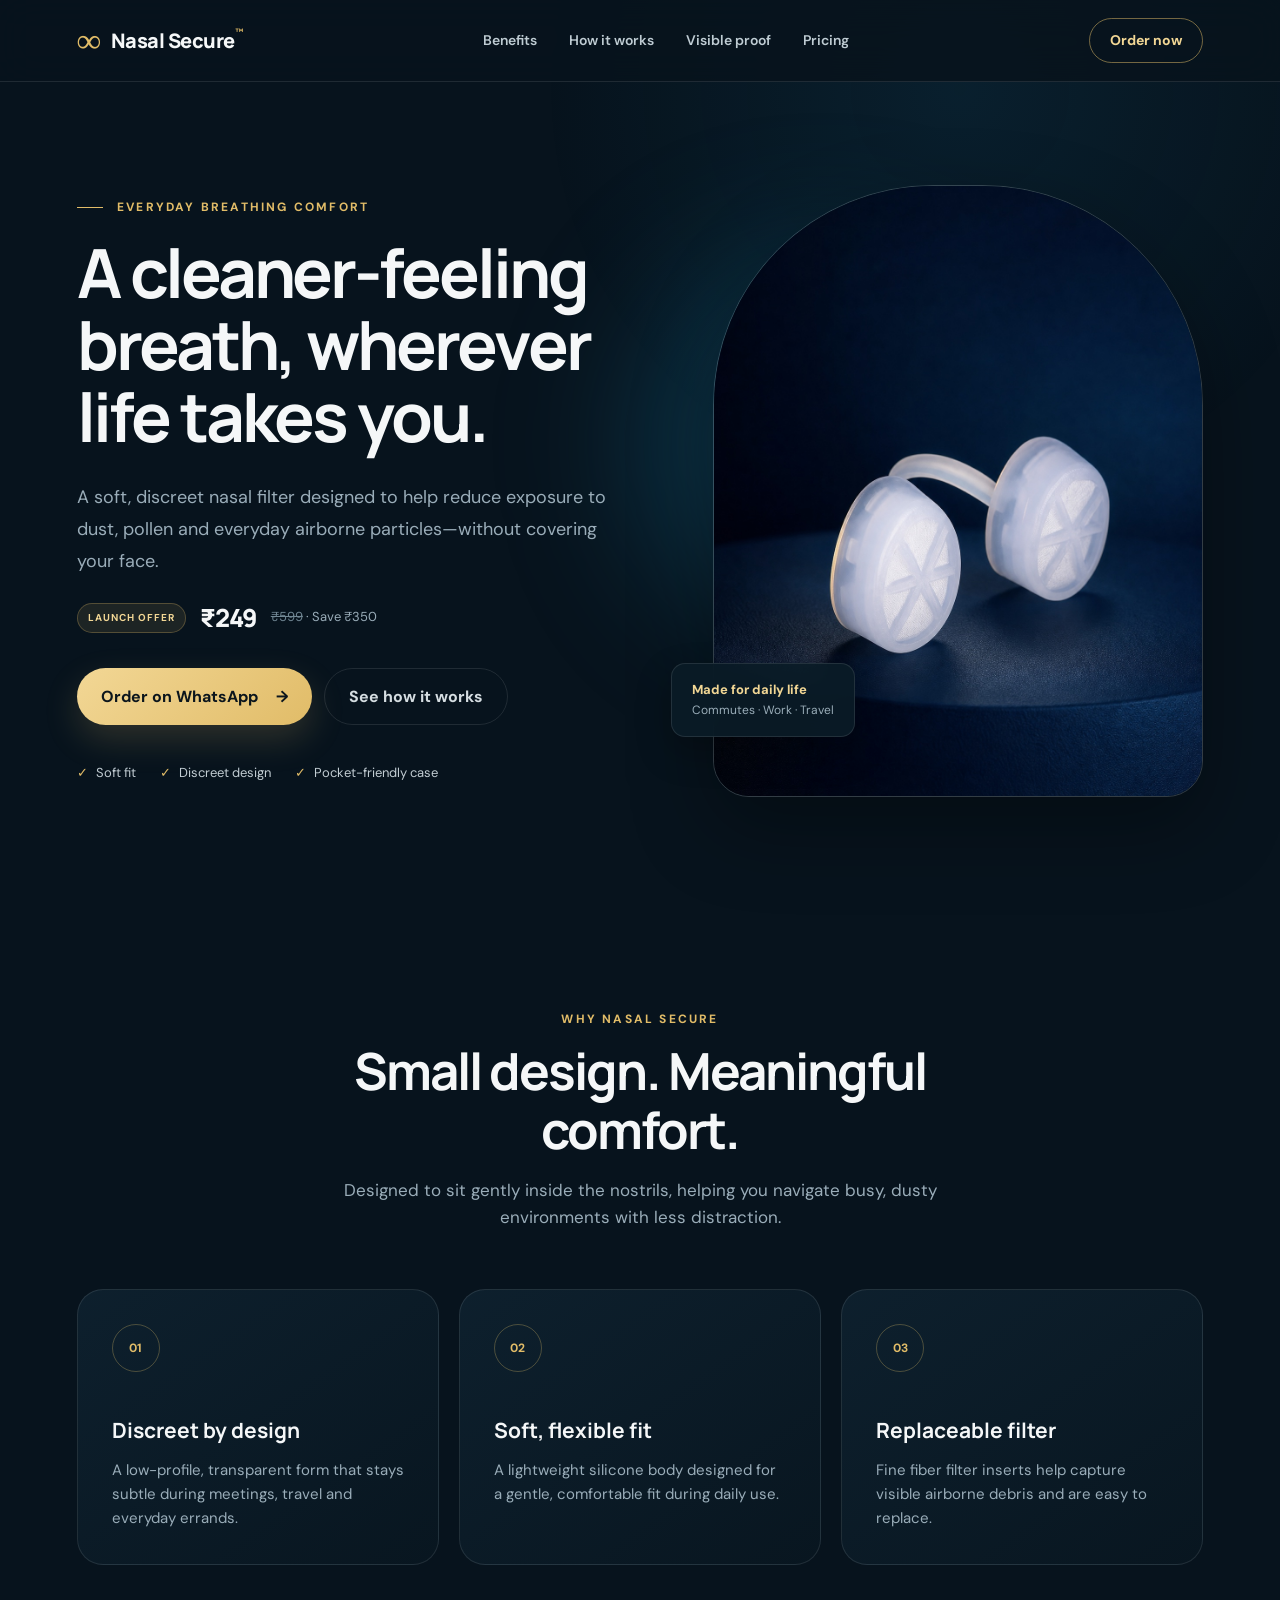
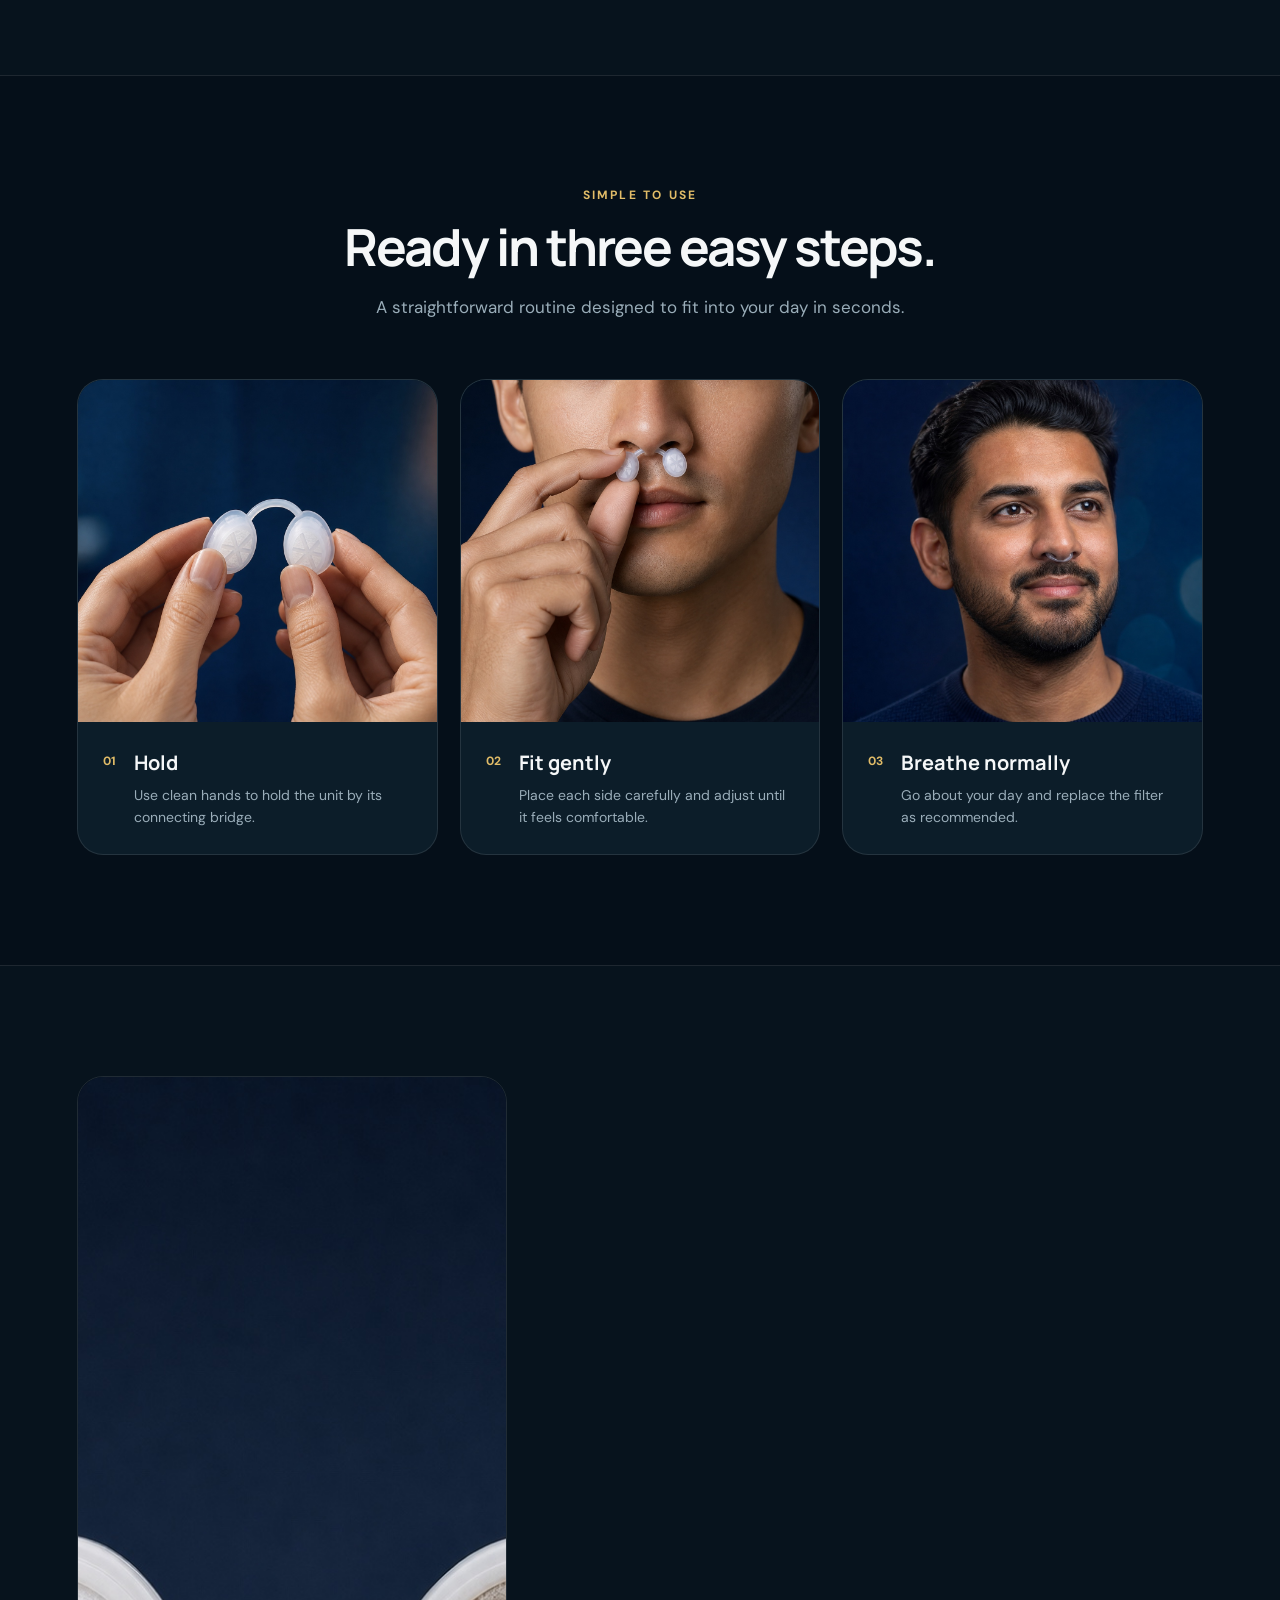
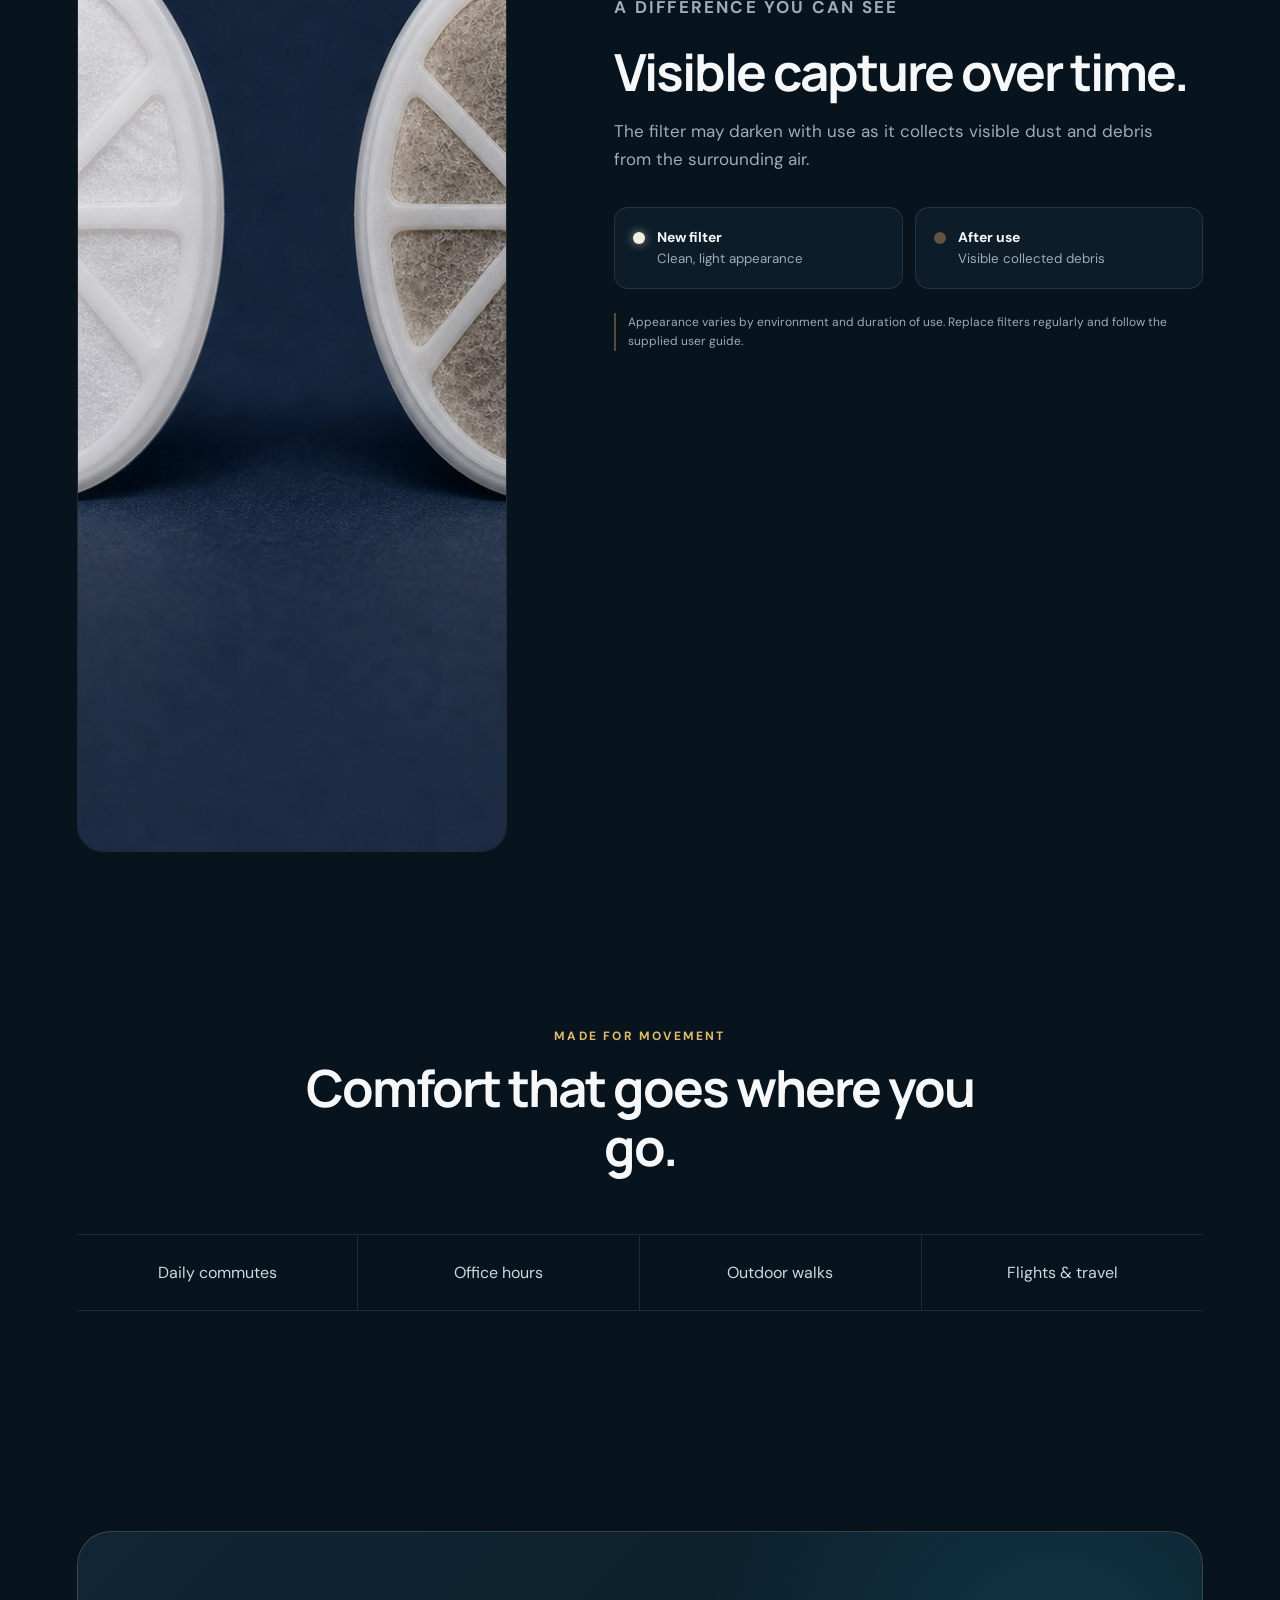
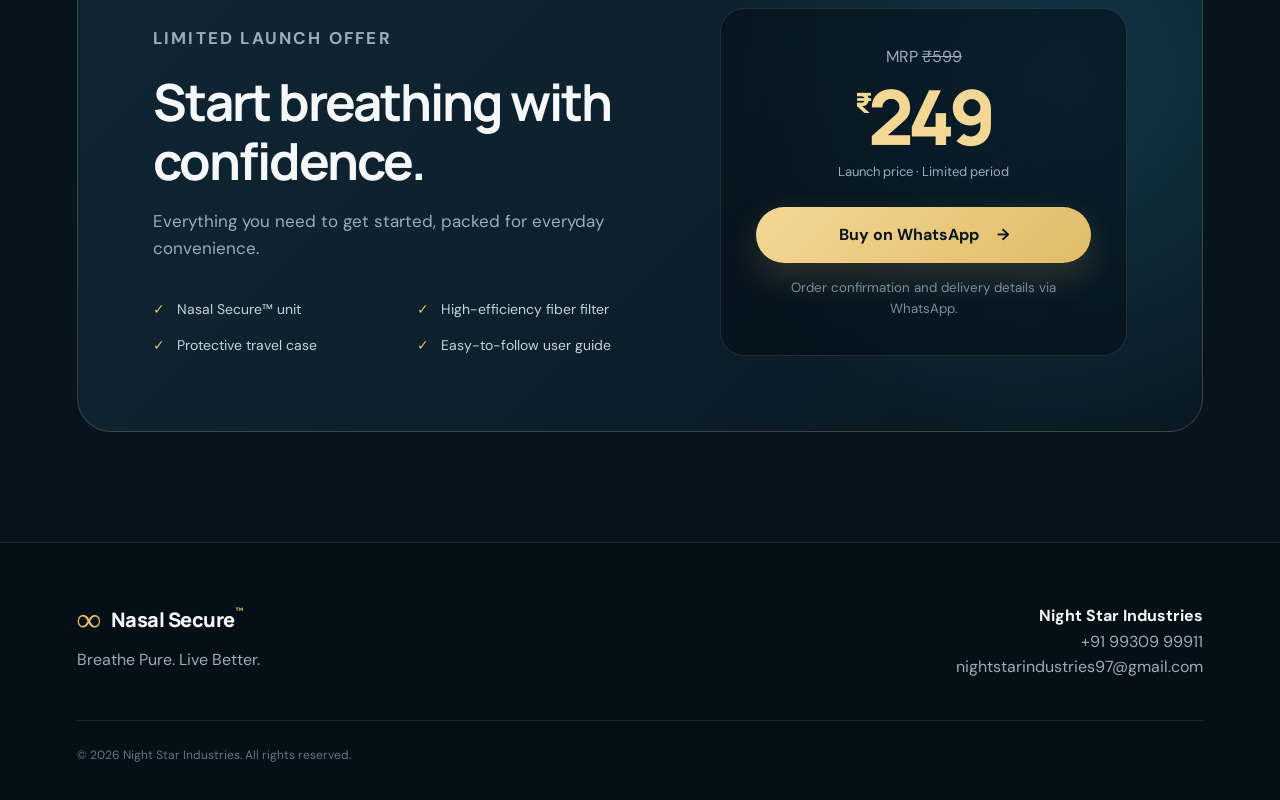
==== index.html @ dabb0c5a "Update storefront with professional product images" ====
<!DOCTYPE html>
<html lang="en">
<head>
  <meta charset="UTF-8">
  <meta name="viewport" content="width=device-width, initial-scale=1.0">
  <meta name="description" content="Nasal Secure™ is a discreet nasal filter designed for everyday comfort around dust, pollen and airborne particles.">
  <meta name="theme-color" content="#07131d">
  <title>Nasal Secure™ | Breathe Pure. Live Better.</title>
  <link rel="preconnect" href="https://fonts.googleapis.com">
  <link rel="preconnect" href="https://fonts.gstatic.com" crossorigin>
  <link href="https://fonts.googleapis.com/css2?family=DM+Sans:wght@400;500;600;700&family=Manrope:wght@600;700;800&display=swap" rel="stylesheet">
  <link rel="stylesheet" href="style.css">
</head>
<body>
  <a class="skip-link" href="#main">Skip to content</a>

  <header class="site-header">
    <a class="brand" href="#top" aria-label="Nasal Secure home">
      <span class="brand-mark" aria-hidden="true">∞</span>
      <span>Nasal Secure<sup>™</sup></span>
    </a>
    <button class="menu-toggle" type="button" aria-expanded="false" aria-controls="site-nav" aria-label="Open navigation">
      <span></span><span></span><span></span>
    </button>
    <nav id="site-nav" aria-label="Main navigation">
      <a href="#benefits">Benefits</a>
      <a href="#how">How it works</a>
      <a href="#proof">Visible proof</a>
      <a href="#pricing">Pricing</a>
    </nav>
    <a class="header-cta" href="https://wa.me/919930999911?text=Hello%2C%20I%27d%20like%20to%20order%20Nasal%20Secure." target="_blank" rel="noopener">Order now</a>
  </header>

  <main id="main">
    <section class="hero" id="top">
      <div class="hero-copy reveal">
        <p class="eyebrow"><span></span> Everyday breathing comfort</p>
        <h1>A cleaner-feeling breath, wherever life takes you.</h1>
        <p class="hero-lead">A soft, discreet nasal filter designed to help reduce exposure to dust, pollen and everyday airborne particles—without covering your face.</p>
        <div class="hero-offer" aria-label="Launch offer price">
          <span class="offer-badge">Launch offer</span>
          <strong>₹249</strong>
          <span><del>₹599</del> · Save ₹350</span>
        </div>
        <div class="hero-actions">
          <a class="button primary" href="https://wa.me/919930999911?text=Hello%2C%20I%27d%20like%20to%20order%20Nasal%20Secure." target="_blank" rel="noopener">Order on WhatsApp <span aria-hidden="true">→</span></a>
          <a class="button secondary" href="#how">See how it works</a>
        </div>
        <ul class="trust-list" aria-label="Product highlights">
          <li><span>✓</span> Soft fit</li>
          <li><span>✓</span> Discreet design</li>
          <li><span>✓</span> Pocket-friendly case</li>
        </ul>
      </div>
      <div class="hero-visual reveal">
        <div class="hero-glow"></div>
        <img src="images/nasal-secure-hero-v2.jpg" alt="Nasal Secure translucent twin nasal filter in a premium navy studio setting" width="1376" height="1376" fetchpriority="high">
        <div class="floating-card">
          <strong>Made for daily life</strong>
          <span>Commutes · Work · Travel</span>
        </div>
      </div>
    </section>

    <section class="intro section" id="benefits">
      <div class="section-heading reveal">
        <p class="eyebrow centered">Why Nasal Secure</p>
        <h2>Small design. Meaningful comfort.</h2>
        <p>Designed to sit gently inside the nostrils, helping you navigate busy, dusty environments with less distraction.</p>
      </div>
      <div class="benefit-grid">
        <article class="feature-card reveal">
          <span class="icon" aria-hidden="true">01</span>
          <h3>Discreet by design</h3>
          <p>A low-profile, transparent form that stays subtle during meetings, travel and everyday errands.</p>
        </article>
        <article class="feature-card reveal">
          <span class="icon" aria-hidden="true">02</span>
          <h3>Soft, flexible fit</h3>
          <p>A lightweight silicone body designed for a gentle, comfortable fit during daily use.</p>
        </article>
        <article class="feature-card reveal">
          <span class="icon" aria-hidden="true">03</span>
          <h3>Replaceable filter</h3>
          <p>Fine fiber filter inserts help capture visible airborne debris and are easy to replace.</p>
        </article>
      </div>
    </section>

    <section class="how section" id="how">
      <div class="section-heading reveal">
        <p class="eyebrow centered">Simple to use</p>
        <h2>Ready in three easy steps.</h2>
        <p>A straightforward routine designed to fit into your day in seconds.</p>
      </div>
      <div class="steps">
        <article class="step reveal">
          <div class="step-image"><img src="images/nasal-secure-hold-v2.jpg" alt="Clean hands holding the Nasal Secure unit before use" width="1408" height="1120" loading="lazy"></div>
          <div class="step-copy"><span>01</span><div><h3>Hold</h3><p>Use clean hands to hold the unit by its connecting bridge.</p></div></div>
        </article>
        <article class="step reveal">
          <div class="step-image"><img src="images/nasal-secure-fit-v2.jpg" alt="Gently positioning Nasal Secure for a comfortable fit" width="1408" height="1120" loading="lazy"></div>
          <div class="step-copy"><span>02</span><div><h3>Fit gently</h3><p>Place each side carefully and adjust until it feels comfortable.</p></div></div>
        </article>
        <article class="step reveal">
          <div class="step-image"><img src="images/nasal-secure-wear-v2.jpg" alt="Nasal Secure fitted discreetly for daily use" width="1408" height="1120" loading="lazy"></div>
          <div class="step-copy"><span>03</span><div><h3>Breathe normally</h3><p>Go about your day and replace the filter as recommended.</p></div></div>
        </article>
      </div>
    </section>

    <section class="proof section" id="proof">
      <div class="proof-image reveal">
        <img src="images/nasal-secure-proof-v2.jpg" alt="Side-by-side comparison of a clean white filter and a visibly darkened used filter" width="1376" height="1376" loading="lazy">
      </div>
      <div class="proof-copy reveal">
        <p class="eyebrow">A difference you can see</p>
        <h2>Visible capture over time.</h2>
        <p>The filter may darken with use as it collects visible dust and debris from the surrounding air.</p>
        <div class="comparison">
          <div><span class="dot clean"></span><strong>New filter</strong><small>Clean, light appearance</small></div>
          <div><span class="dot used"></span><strong>After use</strong><small>Visible collected debris</small></div>
        </div>
        <p class="fine-print">Appearance varies by environment and duration of use. Replace filters regularly and follow the supplied user guide.</p>
      </div>
    </section>

    <section class="use-cases section">
      <div class="section-heading reveal">
        <p class="eyebrow centered">Made for movement</p>
        <h2>Comfort that goes where you go.</h2>
      </div>
      <div class="case-row reveal">
        <span>Daily commutes</span><span>Office hours</span><span>Outdoor walks</span><span>Flights &amp; travel</span>
      </div>
    </section>

    <section class="pricing section" id="pricing">
      <div class="price-card reveal">
        <div class="offer-copy">
          <p class="eyebrow">Limited launch offer</p>
          <h2>Start breathing with confidence.</h2>
          <p>Everything you need to get started, packed for everyday convenience.</p>
          <ul>
            <li><span>✓</span> Nasal Secure™ unit</li>
            <li><span>✓</span> High-efficiency fiber filter</li>
            <li><span>✓</span> Protective travel case</li>
            <li><span>✓</span> Easy-to-follow user guide</li>
          </ul>
        </div>
        <div class="price-box">
          <p class="old-price">MRP <del>₹599</del></p>
          <p class="price"><sup>₹</sup>249</p>
          <p class="price-note">Launch price · Limited period</p>
          <a class="button primary full" href="https://wa.me/919930999911?text=Hello%2C%20I%27d%20like%20to%20order%20Nasal%20Secure%20at%20the%20launch%20price%20of%20%E2%82%B9249." target="_blank" rel="noopener">Buy on WhatsApp <span aria-hidden="true">→</span></a>
          <small>Order confirmation and delivery details via WhatsApp.</small>
        </div>
      </div>
    </section>
  </main>

  <footer>
    <div class="footer-brand">
      <a class="brand" href="#top"><span class="brand-mark" aria-hidden="true">∞</span><span>Nasal Secure<sup>™</sup></span></a>
      <p>Breathe Pure. Live Better.</p>
    </div>
    <div class="footer-contact">
      <p>Night Star Industries</p>
      <a href="tel:+919930999911">+91 99309 99911</a>
      <a href="mailto:nightstarindustries97@gmail.com">nightstarindustries97@gmail.com</a>
    </div>
    <p class="copyright">© <span id="year">2026</span> Night Star Industries. All rights reserved.</p>
  </footer>

  <a class="mobile-buy" href="https://wa.me/919930999911?text=Hello%2C%20I%27d%20like%20to%20order%20Nasal%20Secure%20at%20the%20launch%20price%20of%20%E2%82%B9249." target="_blank" rel="noopener" aria-label="Buy Nasal Secure for 249 rupees on WhatsApp">
    <span><small>Launch price</small><strong>₹249</strong></span>
    <b>Buy now <span aria-hidden="true">→</span></b>
  </a>

  <script src="script.js"></script>
</body>
</html>
---- style.css ----
:root {
  --bg: #07131d;
  --surface: #0c1d29;
  --surface-2: #102635;
  --text: #f5f7f8;
  --muted: #9aadb9;
  --gold: #e1bc68;
  --gold-light: #f2d795;
  --line: rgba(255,255,255,.1);
  --radius: 26px;
}

* { box-sizing: border-box; margin: 0; padding: 0; }
html { scroll-behavior: smooth; scroll-padding-top: 96px; }
body { background: var(--bg); color: var(--text); font-family: "DM Sans", sans-serif; line-height: 1.6; overflow-x: hidden; }
body::before { content: ""; position: fixed; inset: 0; pointer-events: none; background: radial-gradient(circle at 75% 10%, rgba(21,110,149,.14), transparent 33%); z-index: -1; }
img { display: block; max-width: 100%; }
a { color: inherit; }
h1,h2,h3,.brand { font-family: "Manrope", sans-serif; }
.skip-link { position: fixed; left: 20px; top: -60px; z-index: 100; background: var(--gold); color: #08121a; padding: 10px 16px; border-radius: 8px; }
.skip-link:focus { top: 16px; }

.site-header { height: 82px; padding: 0 6%; display: flex; align-items: center; gap: 34px; position: sticky; top: 0; z-index: 50; background: rgba(7,19,29,.86); border-bottom: 1px solid var(--line); backdrop-filter: blur(18px); }
.brand { display: inline-flex; align-items: center; gap: 10px; text-decoration: none; font-size: 20px; font-weight: 800; letter-spacing: -.5px; white-space: nowrap; }
.brand sup { color: var(--gold); font-size: 9px; vertical-align: top; }
.brand-mark { color: var(--gold); font-family: Georgia, serif; font-size: 34px; line-height: 1; }
nav { display: flex; align-items: center; gap: 32px; margin: 0 auto; }
nav a { text-decoration: none; color: #bfccd3; font-size: 14px; font-weight: 600; transition: color .2s; }
nav a:hover, nav a.active { color: var(--gold-light); }
.header-cta { text-decoration: none; border: 1px solid rgba(225,188,104,.5); color: var(--gold-light); padding: 10px 20px; border-radius: 999px; font-size: 14px; font-weight: 700; transition: .2s; }
.header-cta:hover { background: var(--gold); color: #0a141b; }
.menu-toggle { display: none; border: 0; background: transparent; padding: 8px; margin-left: auto; }
.menu-toggle span { display: block; width: 24px; height: 2px; background: white; margin: 5px; }

.hero { width: min(1320px, 88%); min-height: calc(100vh - 82px); margin: auto; padding: 80px 0; display: grid; grid-template-columns: 1.05fr .95fr; align-items: center; gap: clamp(50px,7vw,110px); }
.eyebrow { color: var(--gold); text-transform: uppercase; letter-spacing: 2.2px; font-size: 12px; font-weight: 700; margin-bottom: 20px; }
.eyebrow > span { display: inline-block; width: 26px; height: 1px; background: var(--gold); vertical-align: middle; margin-right: 9px; }
.hero h1 { font-size: clamp(45px,5.3vw,76px); line-height: 1.06; letter-spacing: -3px; max-width: 800px; }
.hero-lead { max-width: 650px; color: var(--muted); font-size: 18px; line-height: 1.8; margin-top: 28px; }
.hero-offer { display: flex; align-items: center; flex-wrap: wrap; gap: 10px 14px; margin-top: 25px; color: var(--muted); font-size: 13px; }
.hero-offer .offer-badge { padding: 6px 10px; border-radius: 999px; background: rgba(225,188,104,.1); border: 1px solid rgba(225,188,104,.28); color: var(--gold-light); text-transform: uppercase; letter-spacing: 1px; font-size: 10px; font-weight: 700; }
.hero-offer strong { color: var(--text); font: 800 25px/1 "Manrope"; letter-spacing: -1px; }
.hero-offer del { color: #718794; }
.hero-actions { display: flex; flex-wrap: wrap; gap: 12px; margin-top: 35px; }
.button { display: inline-flex; justify-content: center; align-items: center; gap: 18px; padding: 15px 24px; border-radius: 999px; text-decoration: none; font-weight: 700; transition: transform .2s, background .2s, border-color .2s; }
.button:hover { transform: translateY(-2px); }
.button.primary { background: linear-gradient(135deg,var(--gold-light),var(--gold)); color: #0b151c; box-shadow: 0 14px 35px rgba(225,188,104,.18); }
.button.secondary { border: 1px solid var(--line); color: #d5dde1; }
.button.secondary:hover { border-color: rgba(255,255,255,.3); background: rgba(255,255,255,.04); }
.trust-list { display: flex; flex-wrap: wrap; gap: 24px; list-style: none; margin-top: 38px; color: #c2cdd3; font-size: 13px; }
.trust-list span { color: var(--gold); margin-right: 5px; }
.hero-visual { position: relative; max-width: 490px; justify-self: end; }
.hero-visual img { width: 100%; height: min(68vh,650px); object-fit: cover; object-position: center; border-radius: 220px 220px 36px 36px; border: 1px solid rgba(255,255,255,.18); box-shadow: 0 30px 80px rgba(0,0,0,.35); }
.hero-glow { position: absolute; width: 75%; aspect-ratio: 1; border-radius: 50%; background: rgba(24,128,172,.3); filter: blur(70px); left: -15%; top: 12%; z-index: -1; }
.floating-card { position: absolute; left: -42px; bottom: 60px; display: flex; flex-direction: column; padding: 16px 20px; background: rgba(11,28,39,.9); border: 1px solid var(--line); border-radius: 14px; backdrop-filter: blur(12px); box-shadow: 0 15px 35px rgba(0,0,0,.25); }
.floating-card strong { font-size: 13px; color: var(--gold-light); }
.floating-card span { font-size: 12px; color: var(--muted); }

.section { padding: 110px max(6%, calc((100% - 1160px)/2)); }
.section-heading { max-width: 680px; margin: 0 auto 58px; text-align: center; }
.eyebrow.centered { margin-bottom: 12px; }
.section-heading h2,.proof-copy h2,.offer-copy h2 { font-size: clamp(34px,4vw,53px); line-height: 1.15; letter-spacing: -2px; }
.section-heading > p:last-child,.proof-copy > p,.offer-copy > p { color: var(--muted); margin-top: 18px; font-size: 17px; }
.benefit-grid { display: grid; grid-template-columns: repeat(3,1fr); gap: 20px; }
.feature-card { padding: 34px; min-height: 270px; border: 1px solid var(--line); border-radius: var(--radius); background: linear-gradient(145deg,rgba(16,38,53,.7),rgba(9,24,34,.7)); }
.feature-card .icon { display: inline-grid; place-items: center; width: 48px; height: 48px; border: 1px solid rgba(225,188,104,.3); color: var(--gold); border-radius: 50%; font-size: 12px; font-weight: 700; }
.feature-card h3 { margin-top: 42px; font-size: 21px; }
.feature-card p { color: var(--muted); margin-top: 10px; font-size: 15px; }

.how { background: rgba(4,14,22,.55); border-block: 1px solid var(--line); }
.steps { display: grid; grid-template-columns: repeat(3,1fr); gap: 22px; }
.step { overflow: hidden; background: var(--surface); border: 1px solid var(--line); border-radius: var(--radius); }
.step-image { aspect-ratio: 1.05; overflow: hidden; background: #0c2030; }
.step-image img { width: 100%; height: 100%; object-fit: cover; object-position: center 55%; transition: transform .5s; }
.step:hover img { transform: scale(1.035); }
.step-copy { display: flex; gap: 18px; padding: 25px; }
.step-copy > span { color: var(--gold); font-size: 12px; font-weight: 700; padding-top: 5px; }
.step h3 { font-size: 20px; }
.step p { color: var(--muted); font-size: 14px; margin-top: 5px; }

.proof { display: grid; grid-template-columns: .85fr 1.15fr; gap: clamp(50px,8vw,110px); align-items: center; }
.proof-image { max-width: 430px; }
.proof-image img { width: 100%; aspect-ratio: .76; object-fit: cover; object-position: center 40%; border-radius: var(--radius); border: 1px solid var(--line); }
.proof-copy > p { max-width: 580px; }
.comparison { display: grid; grid-template-columns: 1fr 1fr; gap: 12px; margin-top: 34px; }
.comparison > div { display: grid; grid-template-columns: auto 1fr; column-gap: 12px; padding: 18px; background: var(--surface); border: 1px solid var(--line); border-radius: 14px; }
.comparison .dot { grid-row: span 2; width: 12px; height: 12px; border-radius: 50%; margin-top: 6px; }
.dot.clean { background: #f4f0df; box-shadow: 0 0 10px #fff8; }.dot.used { background: #625342; }
.comparison strong { font-size: 14px; }.comparison small { color: var(--muted); }
.proof-copy .fine-print { font-size: 12px; border-left: 2px solid rgba(225,188,104,.35); padding-left: 12px; margin-top: 24px; }

.use-cases { padding-top: 65px; }
.case-row { display: grid; grid-template-columns: repeat(4,1fr); border-block: 1px solid var(--line); }
.case-row span { padding: 25px 12px; text-align: center; color: #ced8dd; border-right: 1px solid var(--line); }
.case-row span:last-child { border: 0; }
.price-card { display: grid; grid-template-columns: 1.1fr .9fr; gap: 70px; align-items: center; padding: clamp(35px,6vw,75px); border: 1px solid rgba(225,188,104,.22); border-radius: 34px; background: radial-gradient(circle at 88% 30%,rgba(32,111,143,.3),transparent 35%),linear-gradient(135deg,#102635,#091923); }
.offer-copy ul { list-style: none; display: grid; grid-template-columns: 1fr 1fr; gap: 14px 30px; margin-top: 35px; color: #c8d3d8; font-size: 14px; }
.offer-copy li span { color: var(--gold); margin-right: 8px; }
.price-box { padding: 35px; text-align: center; background: rgba(4,14,22,.55); border: 1px solid var(--line); border-radius: 24px; }
.old-price { color: var(--muted); }.price { font: 800 76px/1 "Manrope"; color: var(--gold-light); margin: 8px 0; letter-spacing: -4px; }.price sup { font-size: 28px; vertical-align: top; position: relative; top: 10px; }.price-note { color: var(--muted); font-size: 13px; }.button.full { width: 100%; margin-top: 25px; }.price-box small { display: block; color: #78909d; margin-top: 14px; }

footer { padding: 60px 6% 35px; display: grid; grid-template-columns: 1fr 1fr; gap: 40px; border-top: 1px solid var(--line); background: #050f16; }
.footer-brand p { color: var(--muted); margin-top: 8px; }
.footer-contact { display: flex; flex-direction: column; align-items: flex-end; color: var(--muted); }
.footer-contact p { color: var(--text); font-weight: 700; }.footer-contact a { text-decoration: none; }.footer-contact a:hover { color: var(--gold); }
.copyright { grid-column: 1/-1; padding-top: 25px; border-top: 1px solid var(--line); color: #627784; font-size: 12px; }
.mobile-buy { display: none; }

.reveal { opacity: 0; transform: translateY(24px); transition: opacity .7s ease,transform .7s ease; }
.reveal.show { opacity: 1; transform: none; }
.reveal:nth-child(2) { transition-delay: .08s; }.reveal:nth-child(3) { transition-delay: .16s; }

@media (max-width: 900px) {
  .site-header { padding: 0 5%; }.header-cta { display: none; }.menu-toggle { display: block; }
  nav { display: none; position: absolute; left: 5%; right: 5%; top: 72px; flex-direction: column; align-items: stretch; gap: 0; padding: 10px; border: 1px solid var(--line); border-radius: 16px; background: #0b1c27; box-shadow: 0 20px 50px rgba(0,0,0,.35); }
  nav.open { display: flex; } nav a { padding: 13px 15px; }
  .hero { grid-template-columns: 1fr; padding: 65px 0 90px; }.hero-copy { text-align: center; }.hero-lead { margin-inline: auto; }.hero-actions,.trust-list { justify-content: center; }.hero-visual { justify-self: center; max-width: 440px; }.floating-card { left: -18px; }
  .benefit-grid,.steps { grid-template-columns: 1fr; }.feature-card { min-height: 230px; }.step { display: grid; grid-template-columns: 42% 58%; }.step-image { aspect-ratio: auto; }.step-copy { align-items: center; }
  .proof,.price-card { grid-template-columns: 1fr; }.proof-image { margin: auto; }.proof-copy { text-align: center; }.proof-copy > p { margin-inline: auto; }.proof-copy .fine-print { text-align: left; }.price-card { gap: 40px; }
}

@media (max-width: 580px) {
  .site-header { height: 70px; }.brand { font-size: 17px; }.brand-mark { font-size: 29px; }
  .hero { width: 90%; min-height: auto; padding-top: 48px; }.hero h1 { font-size: 43px; letter-spacing: -2px; }.hero-lead { font-size: 16px; }.hero-actions { flex-direction: column; }.button { width: 100%; }.trust-list { gap: 10px 16px; font-size: 12px; }
  .hero-visual img { height: 530px; }.floating-card { left: 10px; bottom: 24px; }
  .section { padding: 80px 5%; }.section-heading { margin-bottom: 38px; }.section-heading h2,.proof-copy h2,.offer-copy h2 { font-size: 34px; letter-spacing: -1.2px; }
  .step { grid-template-columns: 1fr; }.step-image { aspect-ratio: 1.25; }.comparison { grid-template-columns: 1fr; }.case-row { grid-template-columns: 1fr 1fr; }.case-row span:nth-child(2) { border-right: 0; }.case-row span:nth-child(-n+2) { border-bottom: 1px solid var(--line); }
  .price-card { padding: 28px 20px; }.offer-copy ul { grid-template-columns: 1fr; }.price-box { padding: 28px 18px; }.price { font-size: 66px; }
  footer { grid-template-columns: 1fr; text-align: center; padding-bottom: 115px; }.footer-contact { align-items: center; }.copyright { grid-column: auto; }
  .mobile-buy { position: fixed; z-index: 60; display: flex; align-items: center; justify-content: space-between; left: 12px; right: 12px; bottom: max(12px,env(safe-area-inset-bottom)); padding: 11px 12px 11px 18px; border: 1px solid rgba(242,215,149,.45); border-radius: 18px; background: rgba(8,22,31,.94); box-shadow: 0 18px 45px rgba(0,0,0,.48); backdrop-filter: blur(18px); text-decoration: none; }
  .mobile-buy > span { display: flex; flex-direction: column; line-height: 1.1; }.mobile-buy small { color: var(--muted); font-size: 10px; text-transform: uppercase; letter-spacing: 1px; }.mobile-buy strong { color: var(--gold-light); font: 800 23px "Manrope"; }.mobile-buy b { padding: 12px 18px; border-radius: 999px; background: linear-gradient(135deg,var(--gold-light),var(--gold)); color: #0b151c; font-size: 14px; }
}

@media (prefers-reduced-motion: reduce) { html { scroll-behavior: auto; }.reveal { opacity: 1; transform: none; transition: none; }.step-image img,.button { transition: none; } }
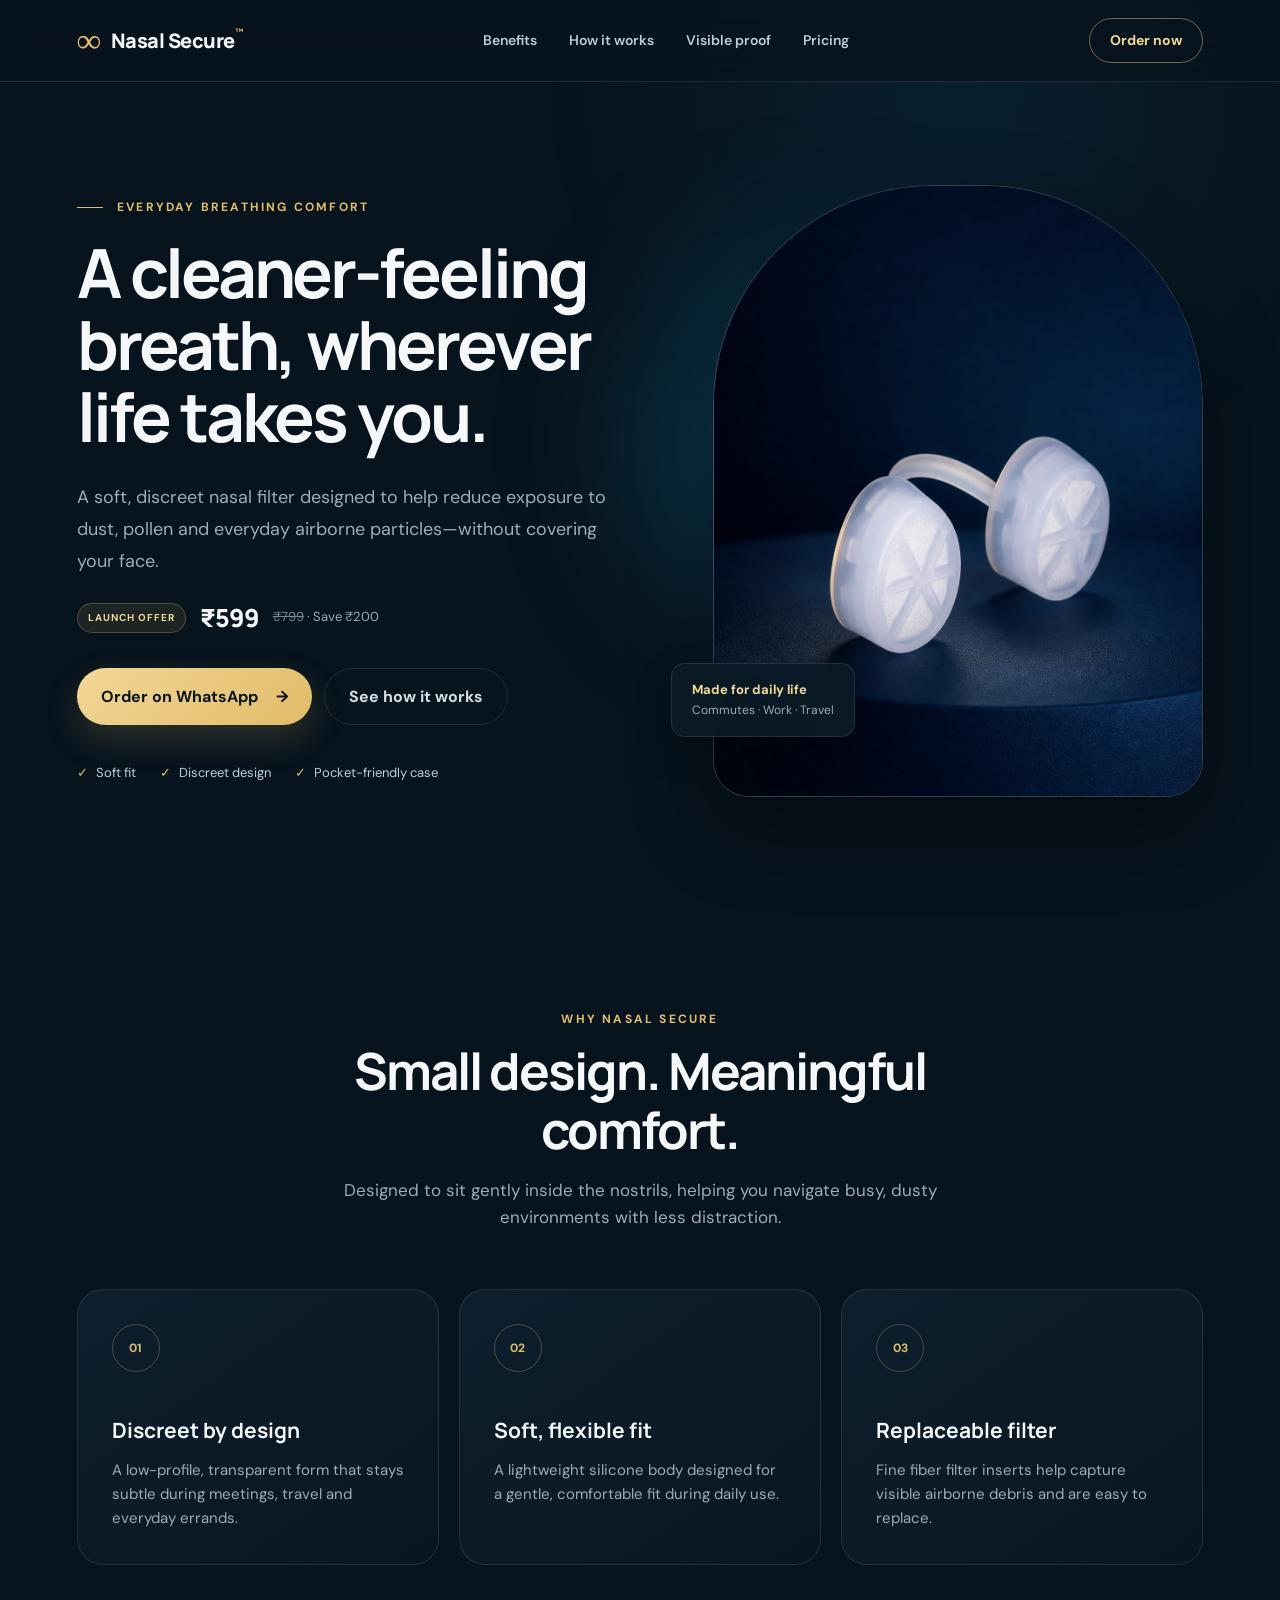
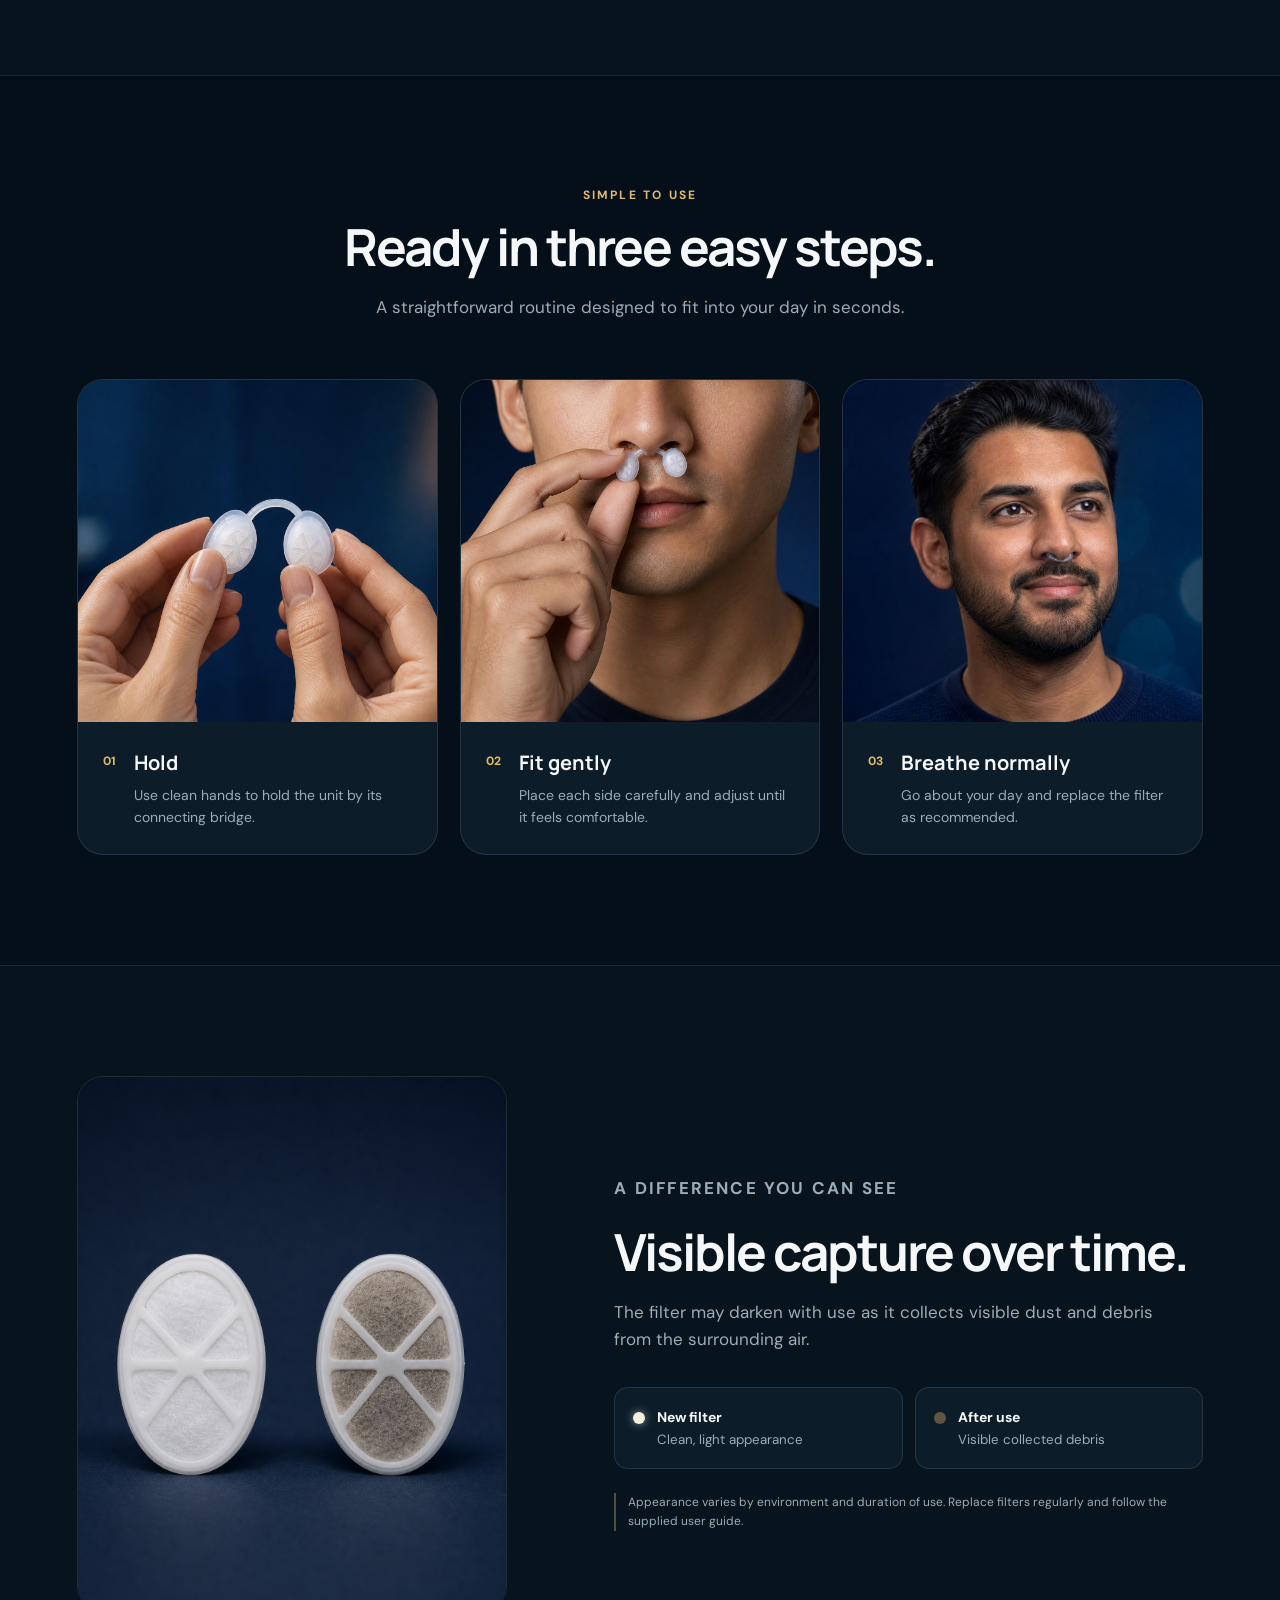
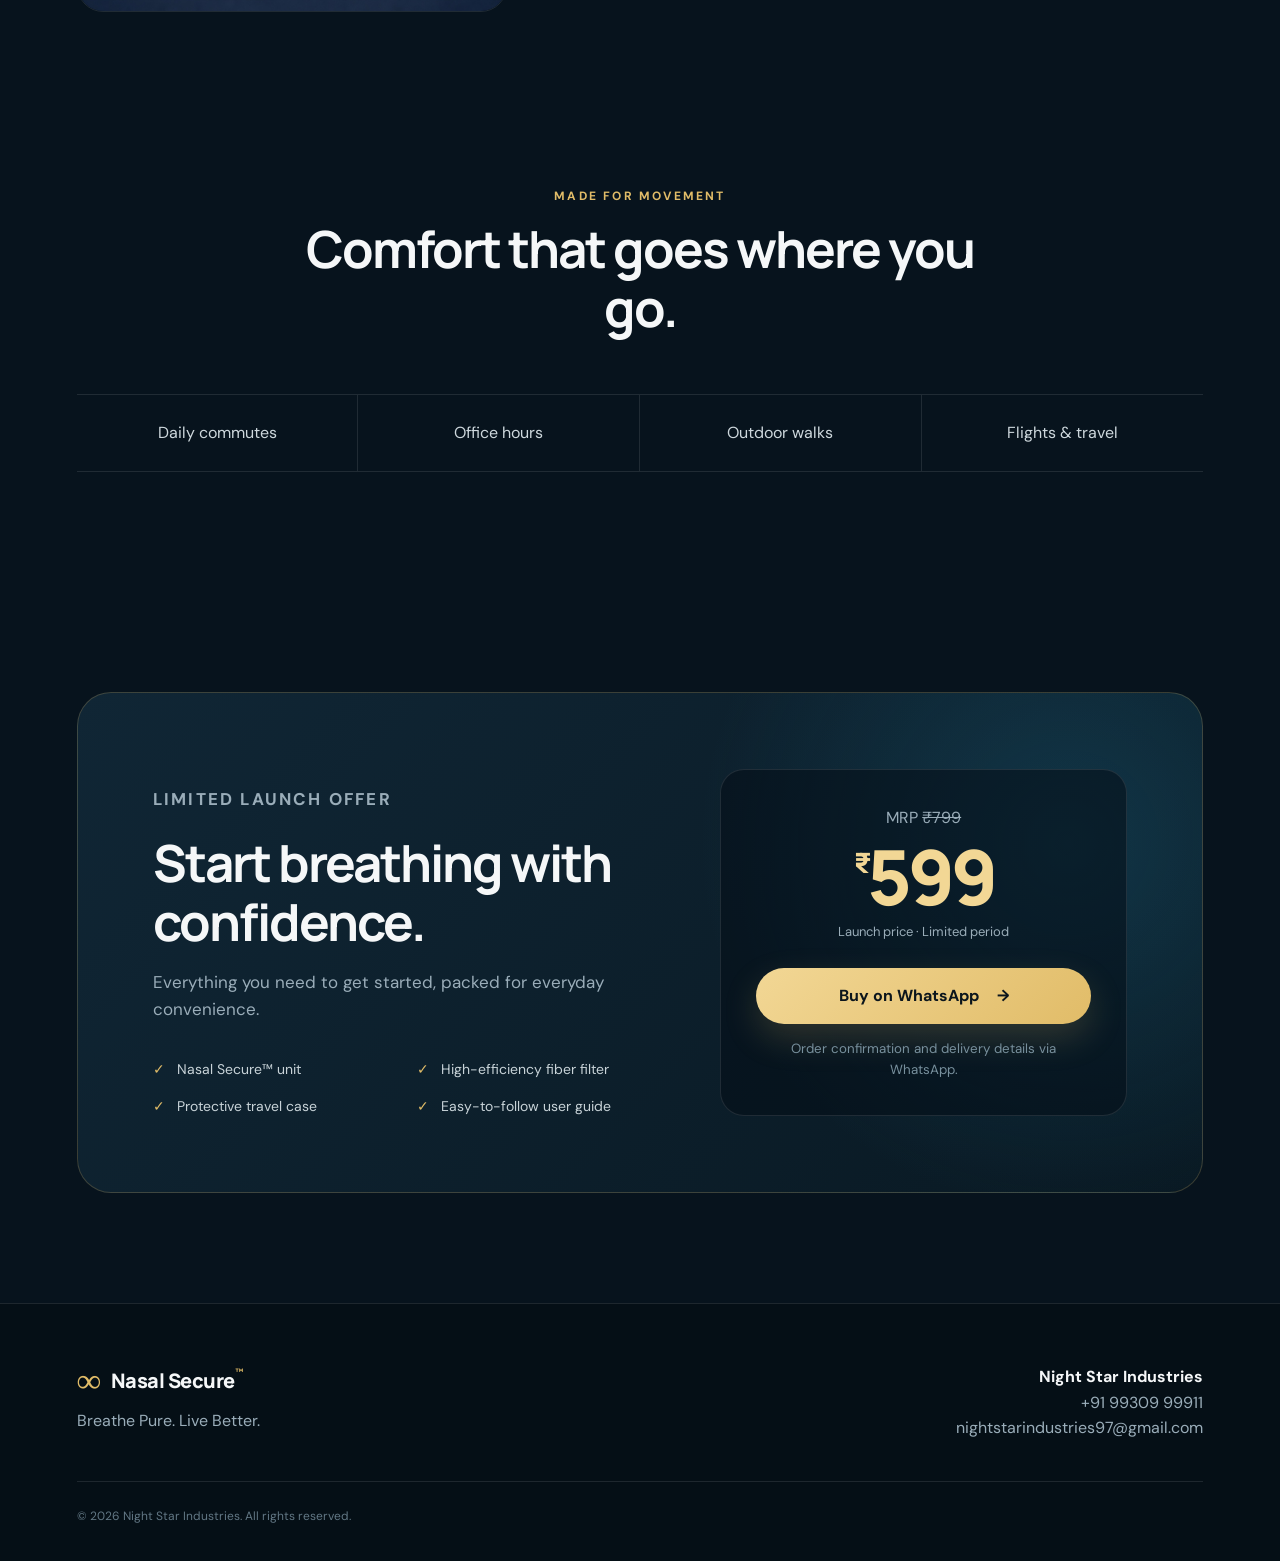
==== commit 4a232ac7: "Update launch price to 599" ====
--- a/index.html
+++ b/index.html
@@ -39,8 +39,8 @@
         <p class="hero-lead">A soft, discreet nasal filter designed to help reduce exposure to dust, pollen and everyday airborne particles—without covering your face.</p>
         <div class="hero-offer" aria-label="Launch offer price">
           <span class="offer-badge">Launch offer</span>
-          <strong>₹249</strong>
-          <span><del>₹599</del> · Save ₹350</span>
+          <strong>₹599</strong>
+          <span><del>₹799</del> · Save ₹200</span>
         </div>
         <div class="hero-actions">
           <a class="button primary" href="https://wa.me/919930999911?text=Hello%2C%20I%27d%20like%20to%20order%20Nasal%20Secure." target="_blank" rel="noopener">Order on WhatsApp <span aria-hidden="true">→</span></a>
@@ -149,10 +149,10 @@
           </ul>
         </div>
         <div class="price-box">
-          <p class="old-price">MRP <del>₹599</del></p>
-          <p class="price"><sup>₹</sup>249</p>
+          <p class="old-price">MRP <del>₹799</del></p>
+          <p class="price"><sup>₹</sup>599</p>
           <p class="price-note">Launch price · Limited period</p>
-          <a class="button primary full" href="https://wa.me/919930999911?text=Hello%2C%20I%27d%20like%20to%20order%20Nasal%20Secure%20at%20the%20launch%20price%20of%20%E2%82%B9249." target="_blank" rel="noopener">Buy on WhatsApp <span aria-hidden="true">→</span></a>
+          <a class="button primary full" href="https://wa.me/919930999911?text=Hello%2C%20I%27d%20like%20to%20order%20Nasal%20Secure%20at%20the%20launch%20price%20of%20%E2%82%B9599." target="_blank" rel="noopener">Buy on WhatsApp <span aria-hidden="true">→</span></a>
           <small>Order confirmation and delivery details via WhatsApp.</small>
         </div>
       </div>
@@ -172,8 +172,8 @@
     <p class="copyright">© <span id="year">2026</span> Night Star Industries. All rights reserved.</p>
   </footer>
 
-  <a class="mobile-buy" href="https://wa.me/919930999911?text=Hello%2C%20I%27d%20like%20to%20order%20Nasal%20Secure%20at%20the%20launch%20price%20of%20%E2%82%B9249." target="_blank" rel="noopener" aria-label="Buy Nasal Secure for 249 rupees on WhatsApp">
-    <span><small>Launch price</small><strong>₹249</strong></span>
+  <a class="mobile-buy" href="https://wa.me/919930999911?text=Hello%2C%20I%27d%20like%20to%20order%20Nasal%20Secure%20at%20the%20launch%20price%20of%20%E2%82%B9599." target="_blank" rel="noopener" aria-label="Buy Nasal Secure for 599 rupees on WhatsApp">
+    <span><small>Launch price</small><strong>₹599</strong></span>
     <b>Buy now <span aria-hidden="true">→</span></b>
   </a>
 
--- a/style.css
+++ b/style.css
@@ -80,7 +80,7 @@
 
 .proof { display: grid; grid-template-columns: .85fr 1.15fr; gap: clamp(50px,8vw,110px); align-items: center; }
 .proof-image { max-width: 430px; }
-.proof-image img { width: 100%; aspect-ratio: .76; object-fit: cover; object-position: center 40%; border-radius: var(--radius); border: 1px solid var(--line); }
+.proof-image img { width: 100%; height: auto; object-fit: contain; border-radius: var(--radius); border: 1px solid var(--line); }
 .proof-copy > p { max-width: 580px; }
 .comparison { display: grid; grid-template-columns: 1fr 1fr; gap: 12px; margin-top: 34px; }
 .comparison > div { display: grid; grid-template-columns: auto 1fr; column-gap: 12px; padding: 18px; background: var(--surface); border: 1px solid var(--line); border-radius: 14px; }
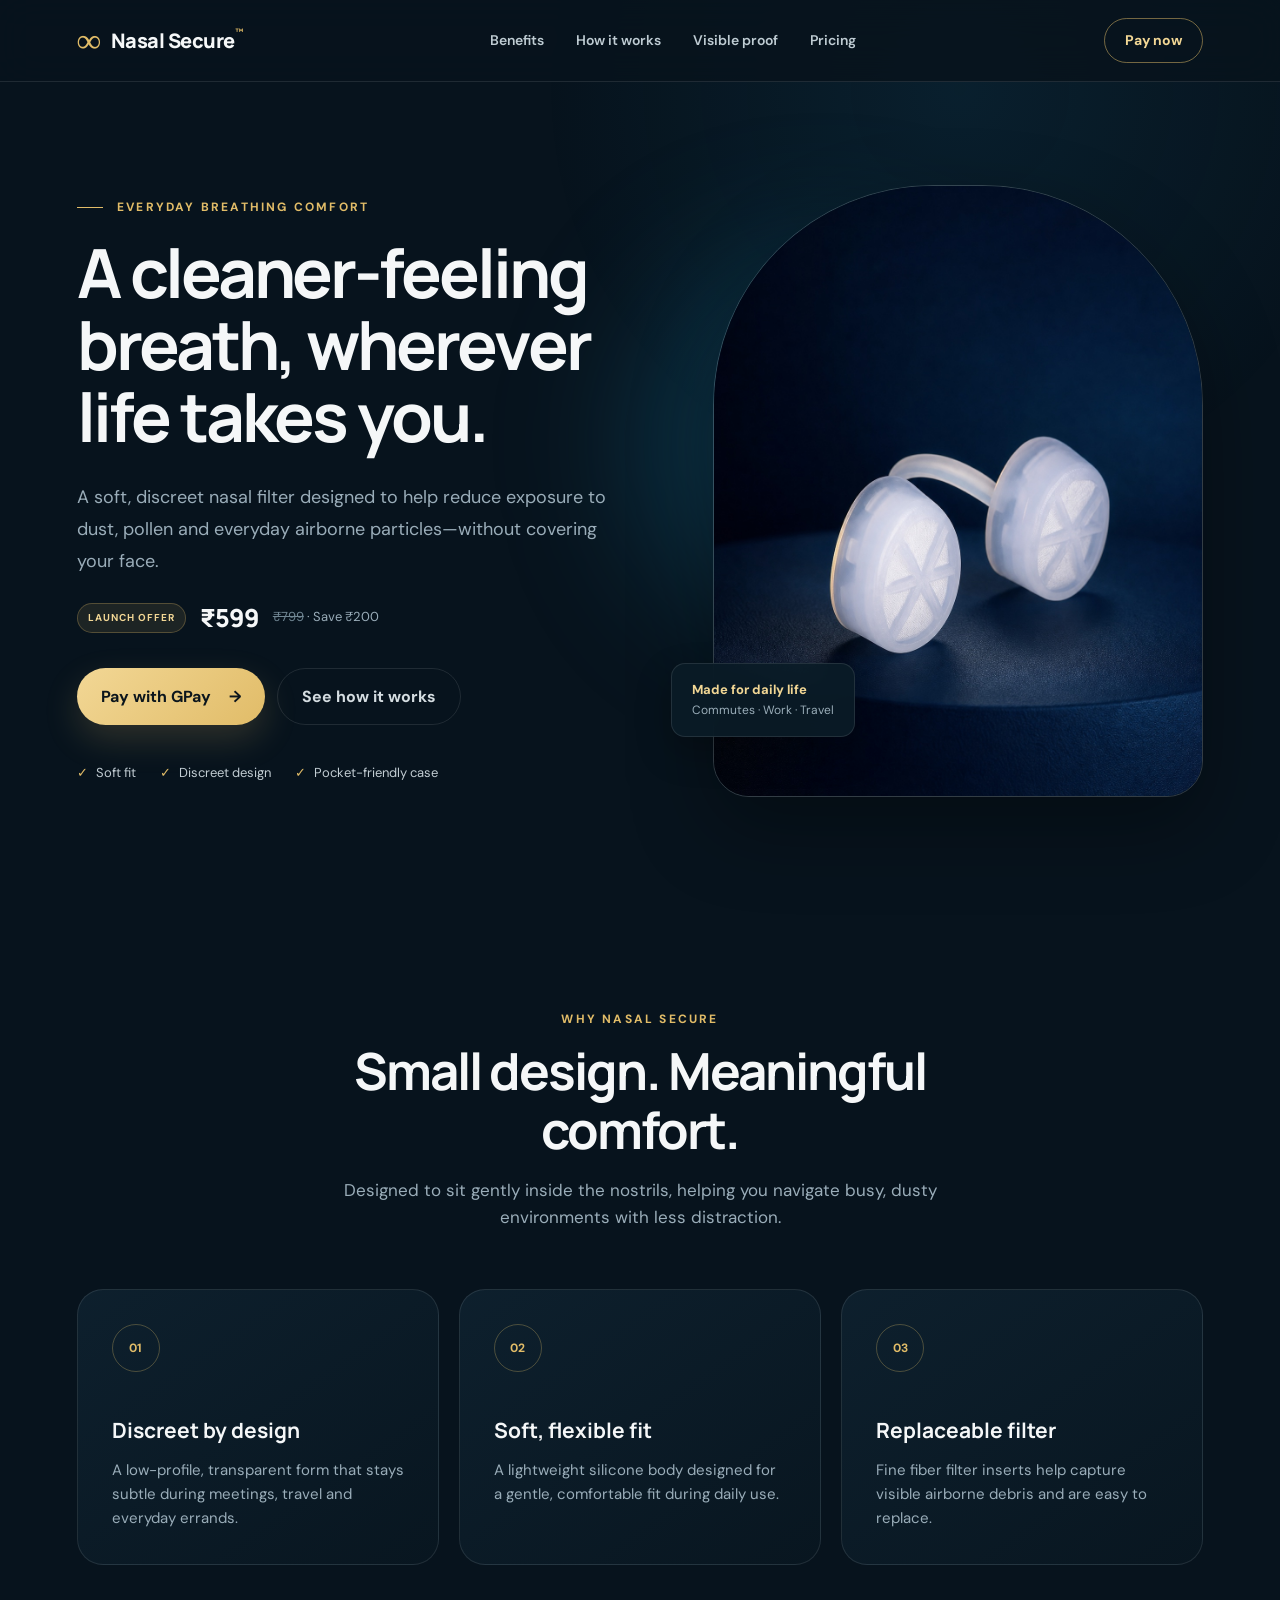
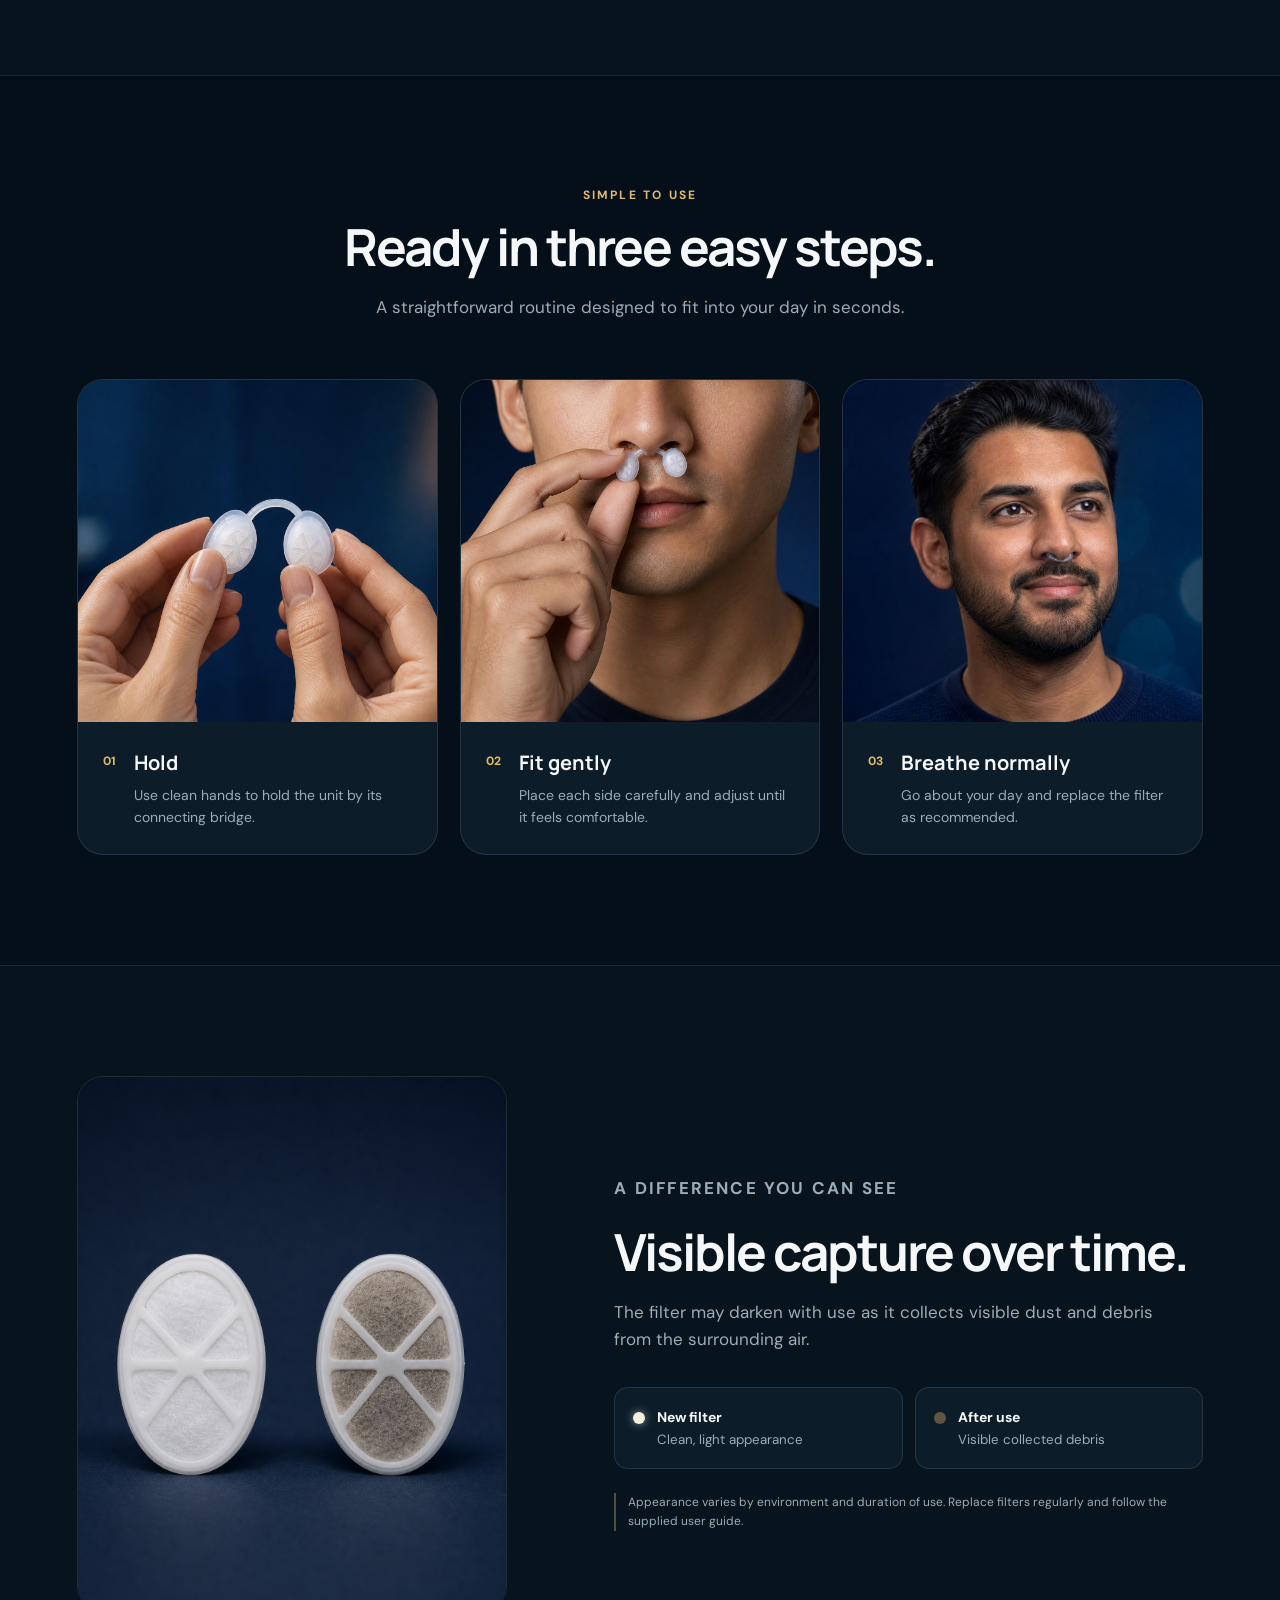
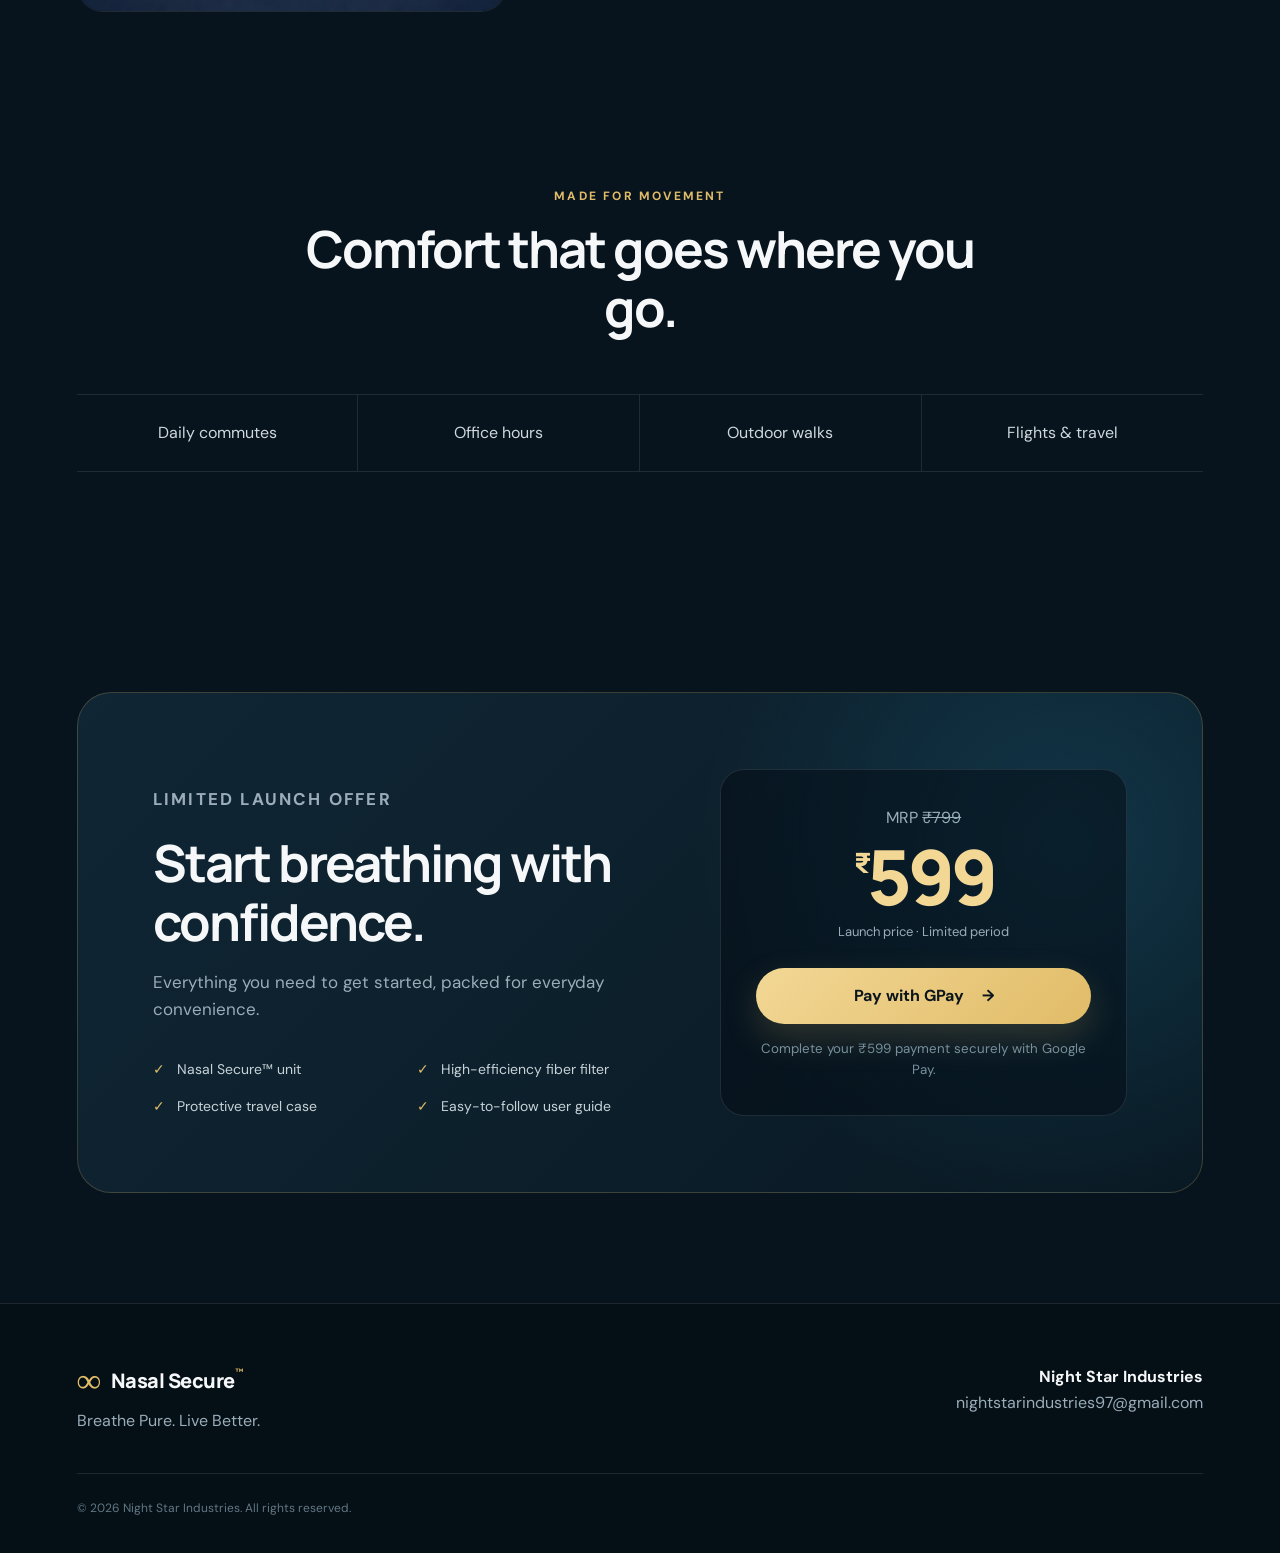
==== commit 12c0b39c: "Open Google Pay for purchases" ====
--- a/index.html
+++ b/index.html
@@ -28,7 +28,7 @@
       <a href="#proof">Visible proof</a>
       <a href="#pricing">Pricing</a>
     </nav>
-    <a class="header-cta" href="https://wa.me/919930999911?text=Hello%2C%20I%27d%20like%20to%20order%20Nasal%20Secure." target="_blank" rel="noopener">Order now</a>
+    <a class="header-cta" href="gpay://upi/pay?pa=gunjandholakiya45-4%40okhdfcbank&amp;pn=Night%20Star%20Industries&amp;am=599.00&amp;cu=INR&amp;tn=Nasal%20Secure%20Order">Pay now</a>
   </header>
 
   <main id="main">
@@ -43,7 +43,7 @@
           <span><del>₹799</del> · Save ₹200</span>
         </div>
         <div class="hero-actions">
-          <a class="button primary" href="https://wa.me/919930999911?text=Hello%2C%20I%27d%20like%20to%20order%20Nasal%20Secure." target="_blank" rel="noopener">Order on WhatsApp <span aria-hidden="true">→</span></a>
+          <a class="button primary" href="gpay://upi/pay?pa=gunjandholakiya45-4%40okhdfcbank&amp;pn=Night%20Star%20Industries&amp;am=599.00&amp;cu=INR&amp;tn=Nasal%20Secure%20Order">Pay with GPay <span aria-hidden="true">→</span></a>
           <a class="button secondary" href="#how">See how it works</a>
         </div>
         <ul class="trust-list" aria-label="Product highlights">
@@ -152,8 +152,8 @@
           <p class="old-price">MRP <del>₹799</del></p>
           <p class="price"><sup>₹</sup>599</p>
           <p class="price-note">Launch price · Limited period</p>
-          <a class="button primary full" href="https://wa.me/919930999911?text=Hello%2C%20I%27d%20like%20to%20order%20Nasal%20Secure%20at%20the%20launch%20price%20of%20%E2%82%B9599." target="_blank" rel="noopener">Buy on WhatsApp <span aria-hidden="true">→</span></a>
-          <small>Order confirmation and delivery details via WhatsApp.</small>
+          <a class="button primary full" href="gpay://upi/pay?pa=gunjandholakiya45-4%40okhdfcbank&amp;pn=Night%20Star%20Industries&amp;am=599.00&amp;cu=INR&amp;tn=Nasal%20Secure%20Order">Pay with GPay <span aria-hidden="true">→</span></a>
+          <small>Complete your ₹599 payment securely with Google Pay.</small>
         </div>
       </div>
     </section>
@@ -166,15 +166,14 @@
     </div>
     <div class="footer-contact">
       <p>Night Star Industries</p>
-      <a href="tel:+919930999911">+91 99309 99911</a>
       <a href="mailto:nightstarindustries97@gmail.com">nightstarindustries97@gmail.com</a>
     </div>
     <p class="copyright">© <span id="year">2026</span> Night Star Industries. All rights reserved.</p>
   </footer>
 
-  <a class="mobile-buy" href="https://wa.me/919930999911?text=Hello%2C%20I%27d%20like%20to%20order%20Nasal%20Secure%20at%20the%20launch%20price%20of%20%E2%82%B9599." target="_blank" rel="noopener" aria-label="Buy Nasal Secure for 599 rupees on WhatsApp">
+  <a class="mobile-buy" href="gpay://upi/pay?pa=gunjandholakiya45-4%40okhdfcbank&amp;pn=Night%20Star%20Industries&amp;am=599.00&amp;cu=INR&amp;tn=Nasal%20Secure%20Order" aria-label="Pay 599 rupees for Nasal Secure with Google Pay">
     <span><small>Launch price</small><strong>₹599</strong></span>
-    <b>Buy now <span aria-hidden="true">→</span></b>
+    <b>Pay with GPay <span aria-hidden="true">→</span></b>
   </a>
 
   <script src="script.js"></script>
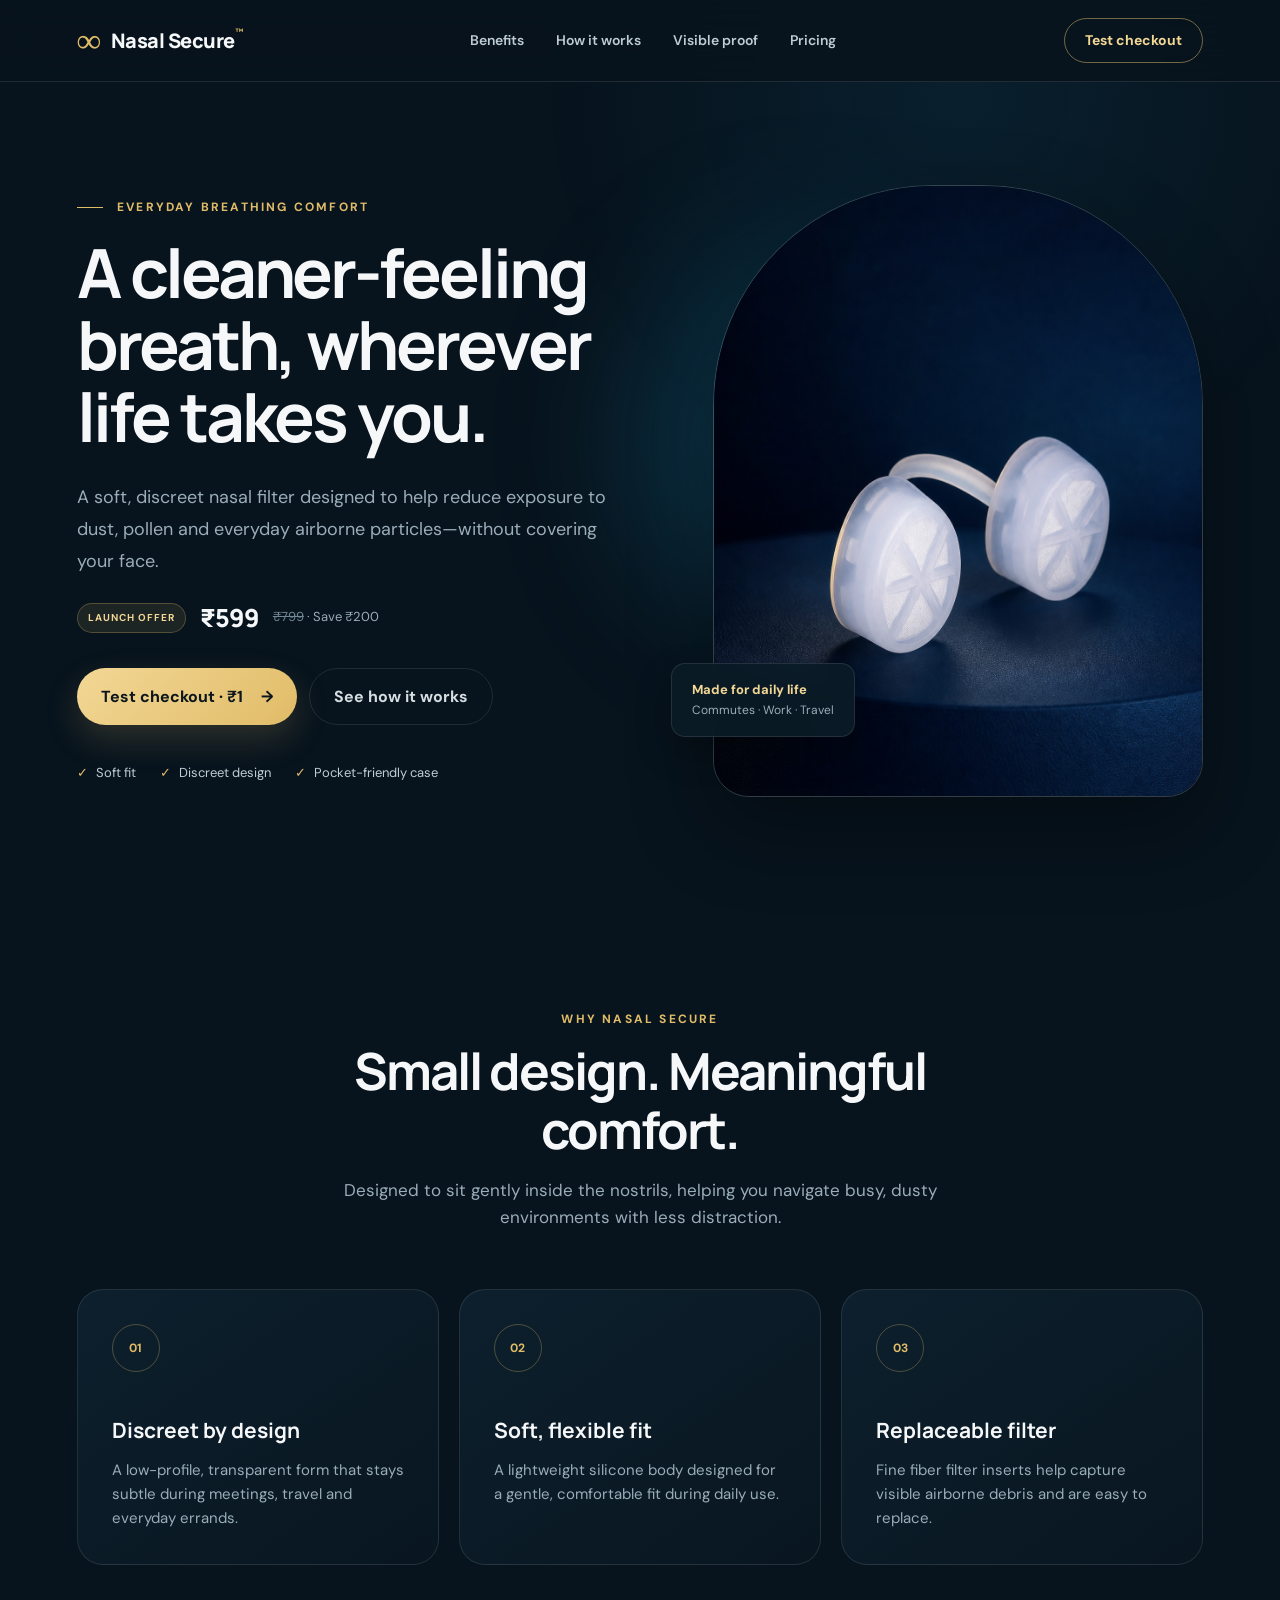
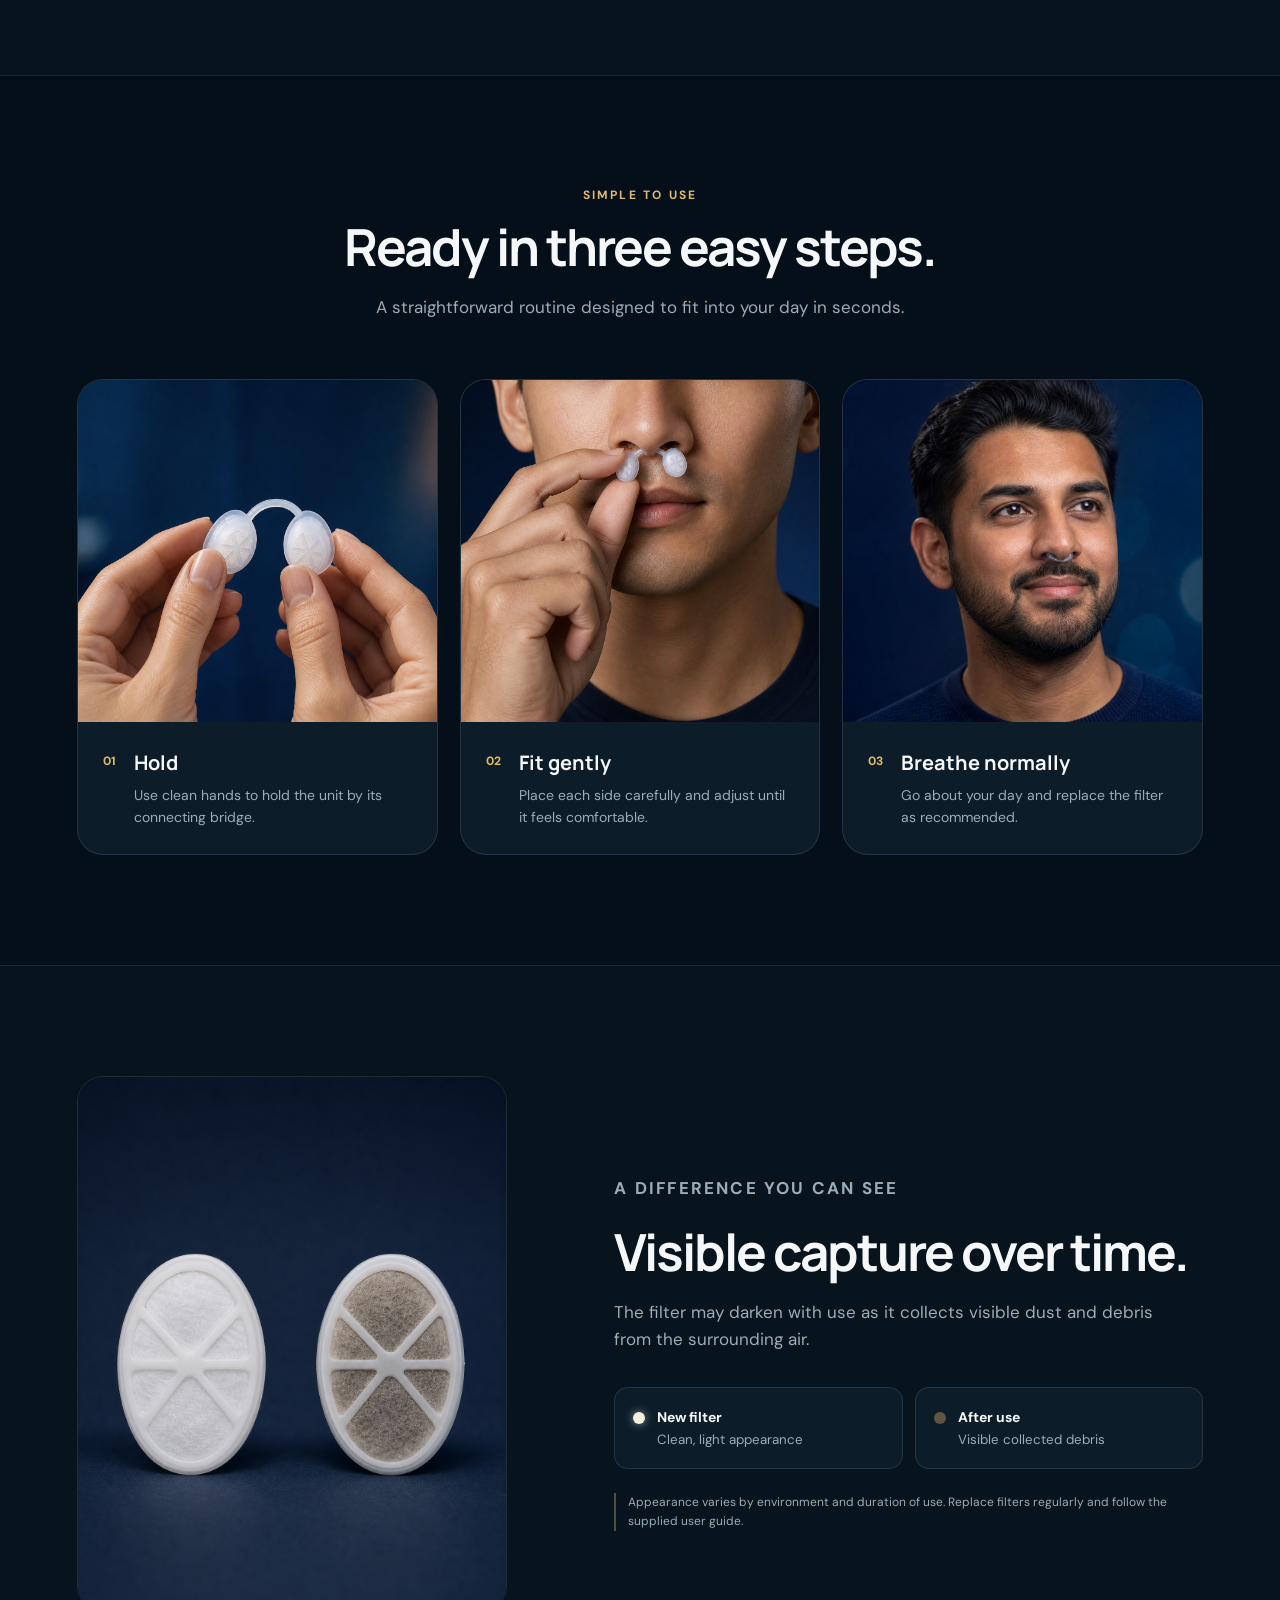
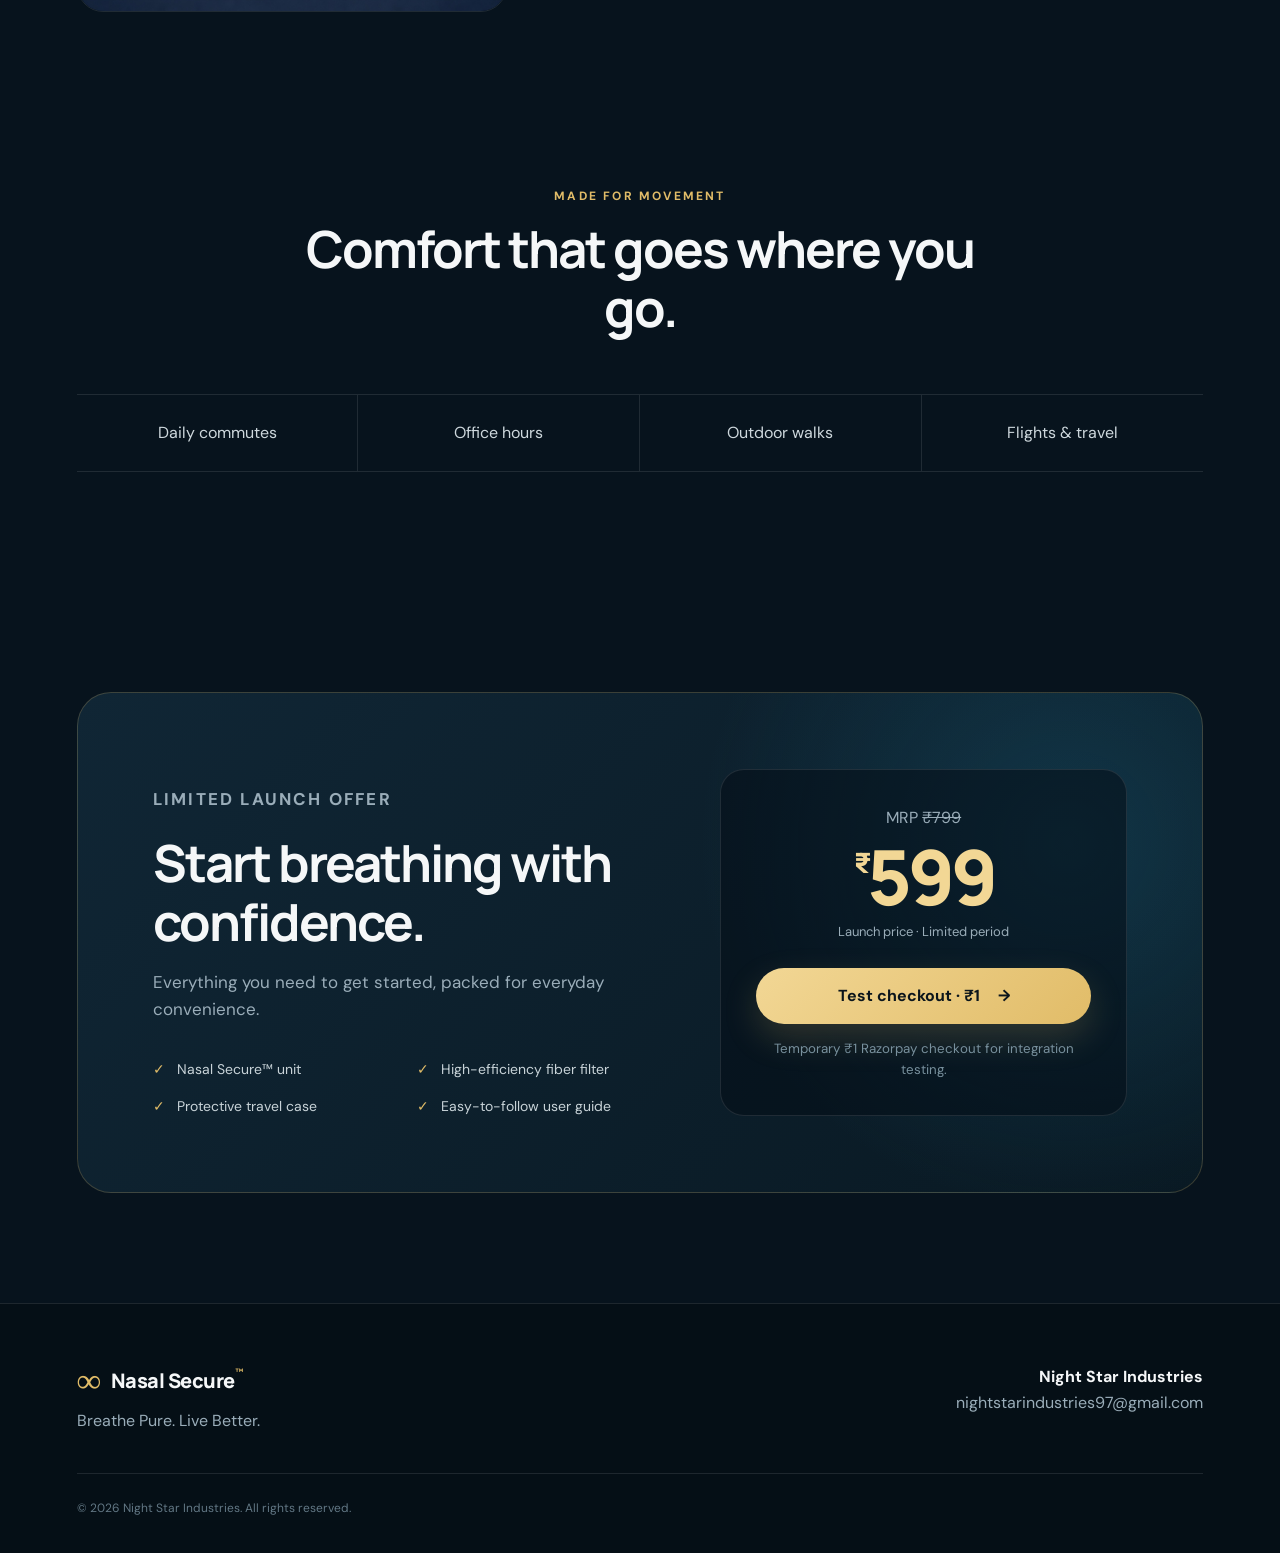
==== commit f1e0e367: "Add Razorpay test checkout" ====
--- a/index.html
+++ b/index.html
@@ -28,7 +28,7 @@
       <a href="#proof">Visible proof</a>
       <a href="#pricing">Pricing</a>
     </nav>
-    <a class="header-cta" href="gpay://upi/pay?pa=gunjandholakiya45-4%40okhdfcbank&amp;pn=Night%20Star%20Industries&amp;am=599.00&amp;cu=INR&amp;tn=Nasal%20Secure%20Order">Pay now</a>
+    <a class="header-cta" href="https://rzp.io/rzp/7J9Mou3a" target="_blank" rel="noopener">Test checkout</a>
   </header>
 
   <main id="main">
@@ -43,7 +43,7 @@
           <span><del>₹799</del> · Save ₹200</span>
         </div>
         <div class="hero-actions">
-          <a class="button primary" href="gpay://upi/pay?pa=gunjandholakiya45-4%40okhdfcbank&amp;pn=Night%20Star%20Industries&amp;am=599.00&amp;cu=INR&amp;tn=Nasal%20Secure%20Order">Pay with GPay <span aria-hidden="true">→</span></a>
+          <a class="button primary" href="https://rzp.io/rzp/7J9Mou3a" target="_blank" rel="noopener">Test checkout · ₹1 <span aria-hidden="true">→</span></a>
           <a class="button secondary" href="#how">See how it works</a>
         </div>
         <ul class="trust-list" aria-label="Product highlights">
@@ -152,8 +152,8 @@
           <p class="old-price">MRP <del>₹799</del></p>
           <p class="price"><sup>₹</sup>599</p>
           <p class="price-note">Launch price · Limited period</p>
-          <a class="button primary full" href="gpay://upi/pay?pa=gunjandholakiya45-4%40okhdfcbank&amp;pn=Night%20Star%20Industries&amp;am=599.00&amp;cu=INR&amp;tn=Nasal%20Secure%20Order">Pay with GPay <span aria-hidden="true">→</span></a>
-          <small>Complete your ₹599 payment securely with Google Pay.</small>
+          <a class="button primary full" href="https://rzp.io/rzp/7J9Mou3a" target="_blank" rel="noopener">Test checkout · ₹1 <span aria-hidden="true">→</span></a>
+          <small>Temporary ₹1 Razorpay checkout for integration testing.</small>
         </div>
       </div>
     </section>
@@ -171,9 +171,9 @@
     <p class="copyright">© <span id="year">2026</span> Night Star Industries. All rights reserved.</p>
   </footer>
 
-  <a class="mobile-buy" href="gpay://upi/pay?pa=gunjandholakiya45-4%40okhdfcbank&amp;pn=Night%20Star%20Industries&amp;am=599.00&amp;cu=INR&amp;tn=Nasal%20Secure%20Order" aria-label="Pay 599 rupees for Nasal Secure with Google Pay">
-    <span><small>Launch price</small><strong>₹599</strong></span>
-    <b>Pay with GPay <span aria-hidden="true">→</span></b>
+  <a class="mobile-buy" href="https://rzp.io/rzp/7J9Mou3a" target="_blank" rel="noopener" aria-label="Open the one rupee Razorpay test checkout">
+    <span><small>Test payment</small><strong>₹1</strong></span>
+    <b>Test checkout <span aria-hidden="true">→</span></b>
   </a>
 
   <script src="script.js"></script>
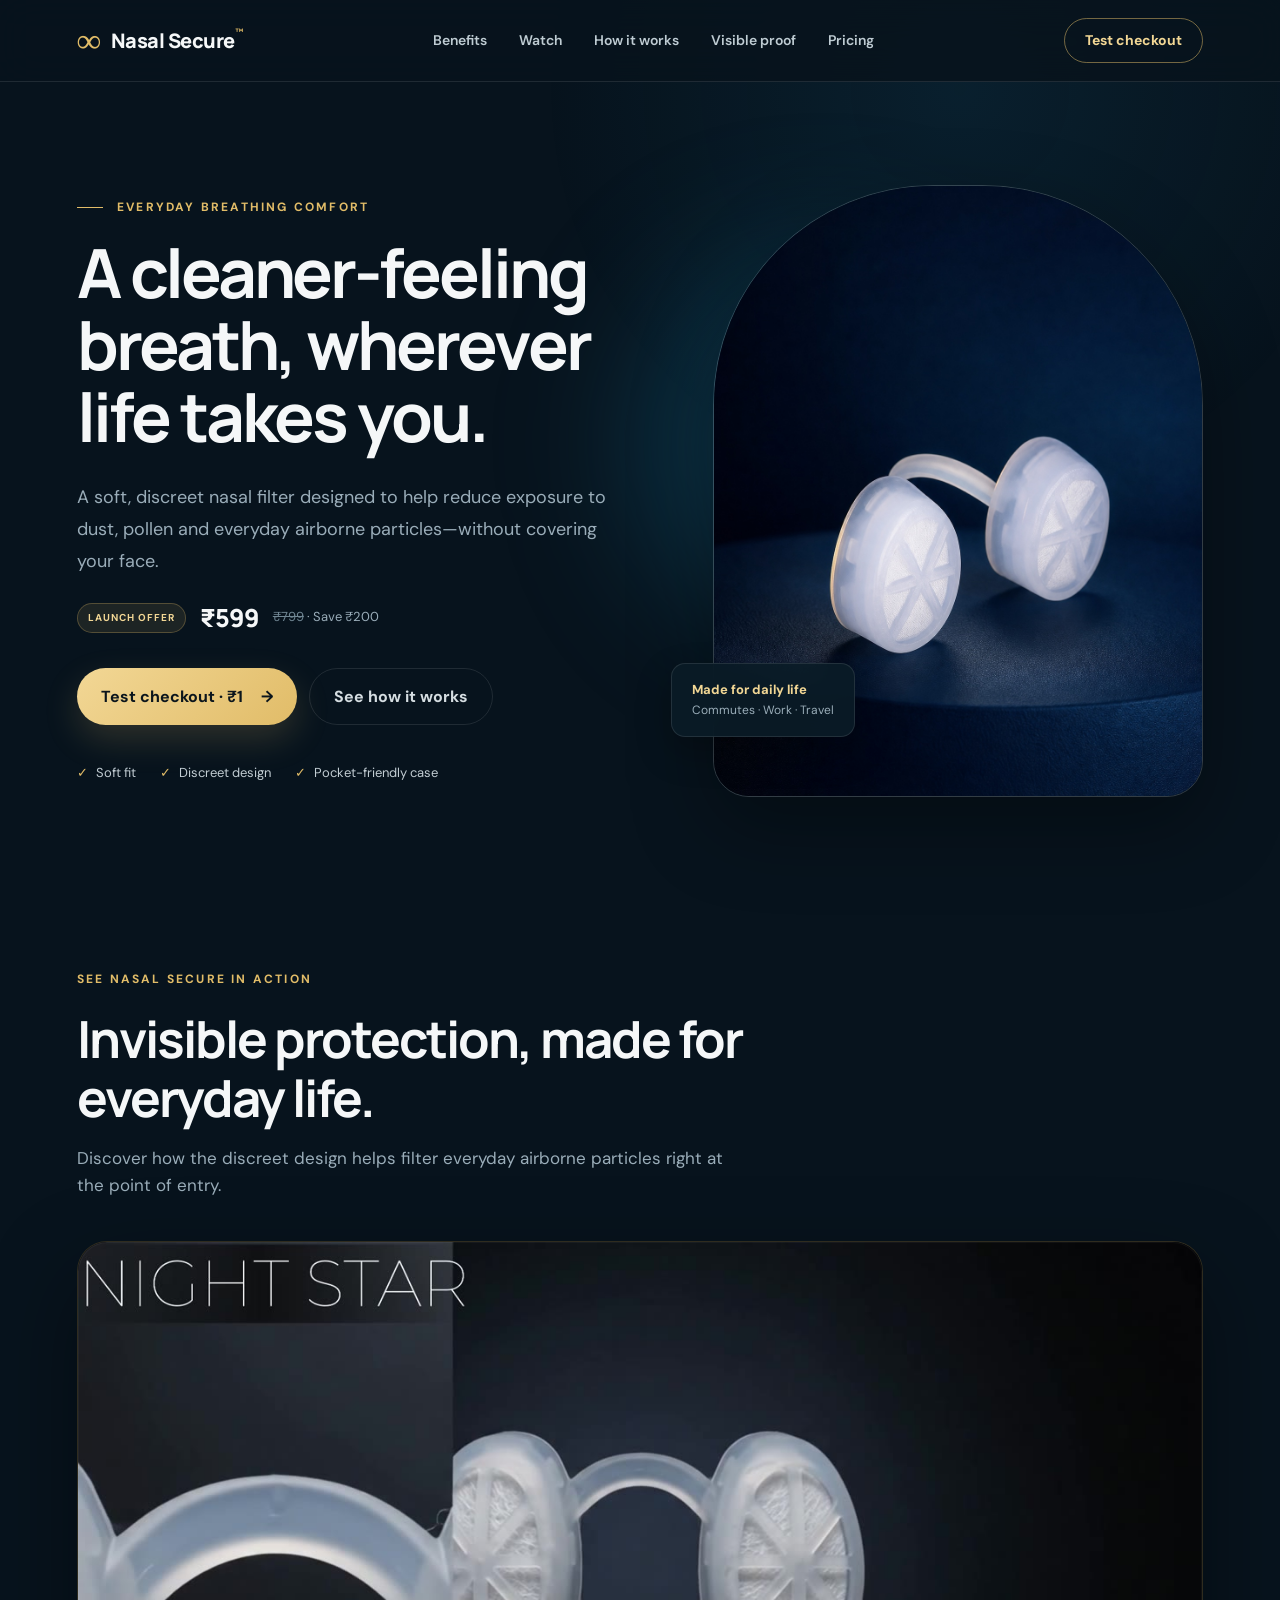
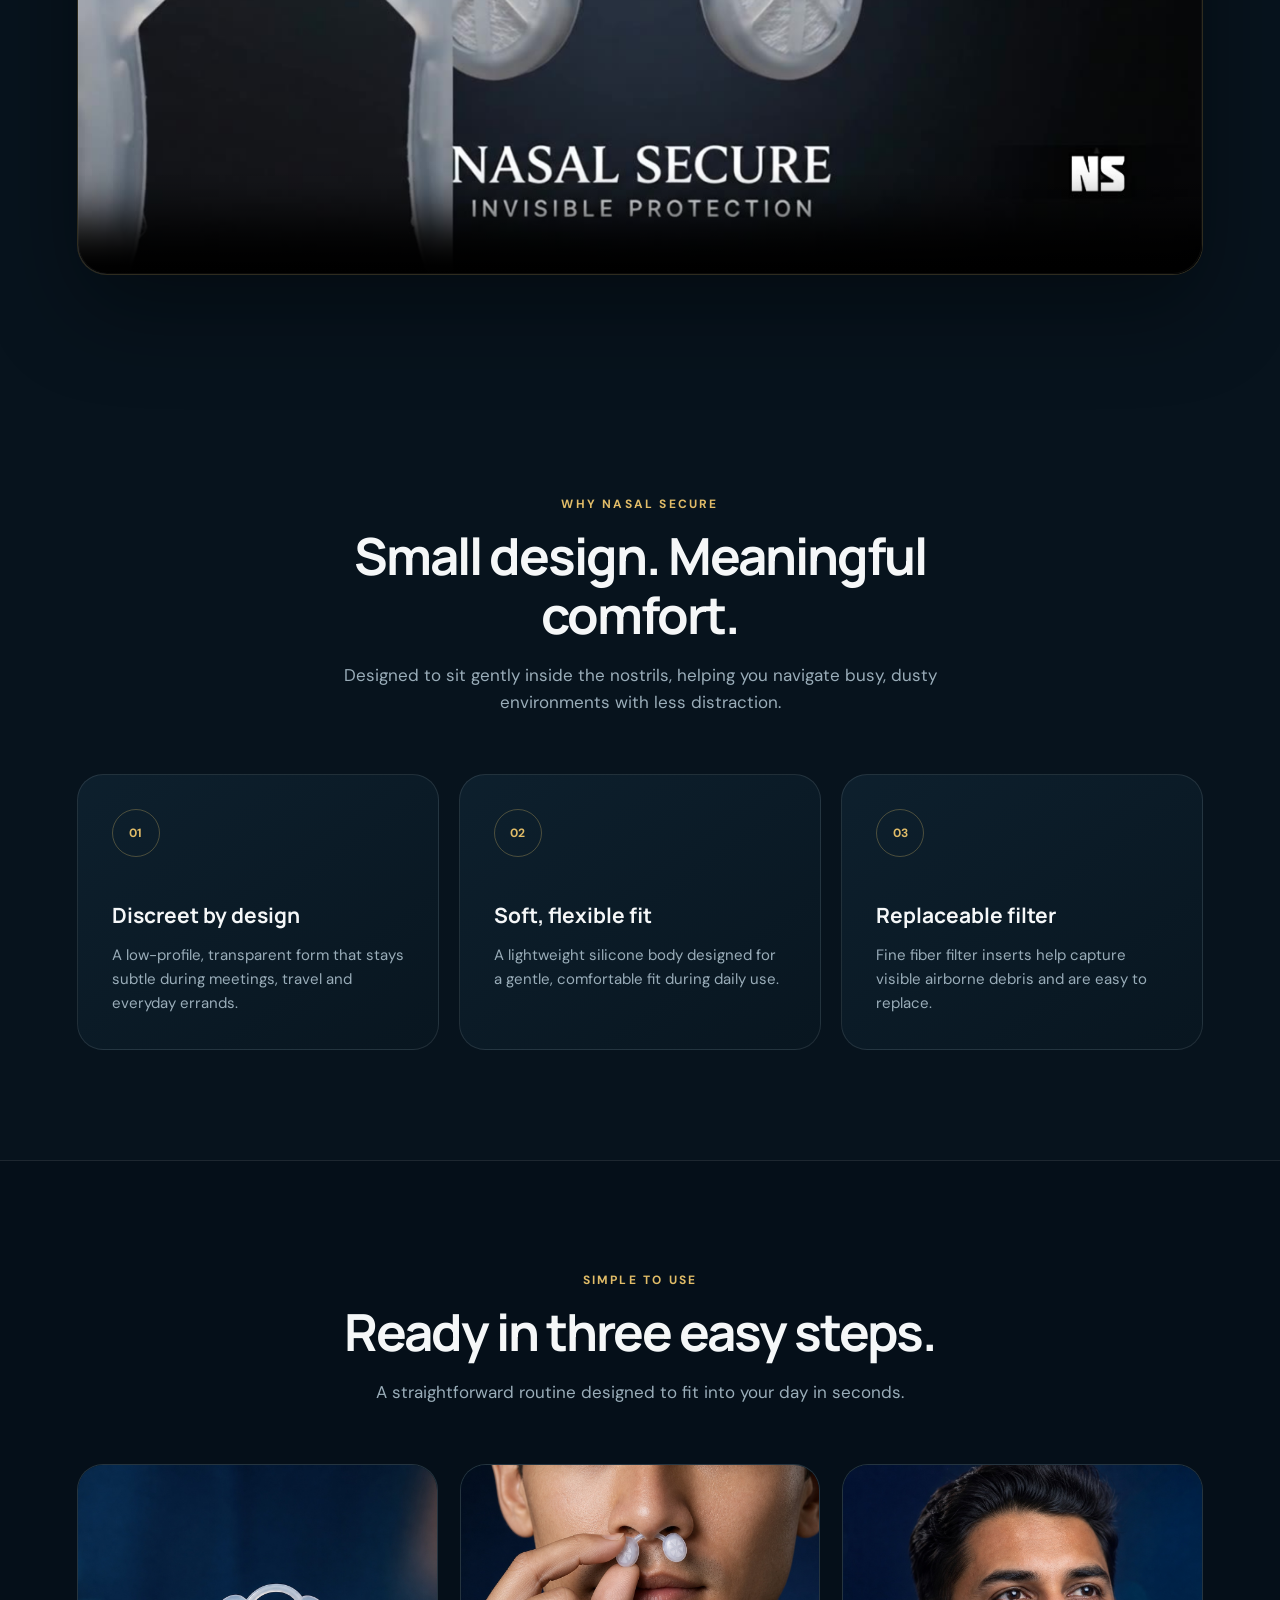
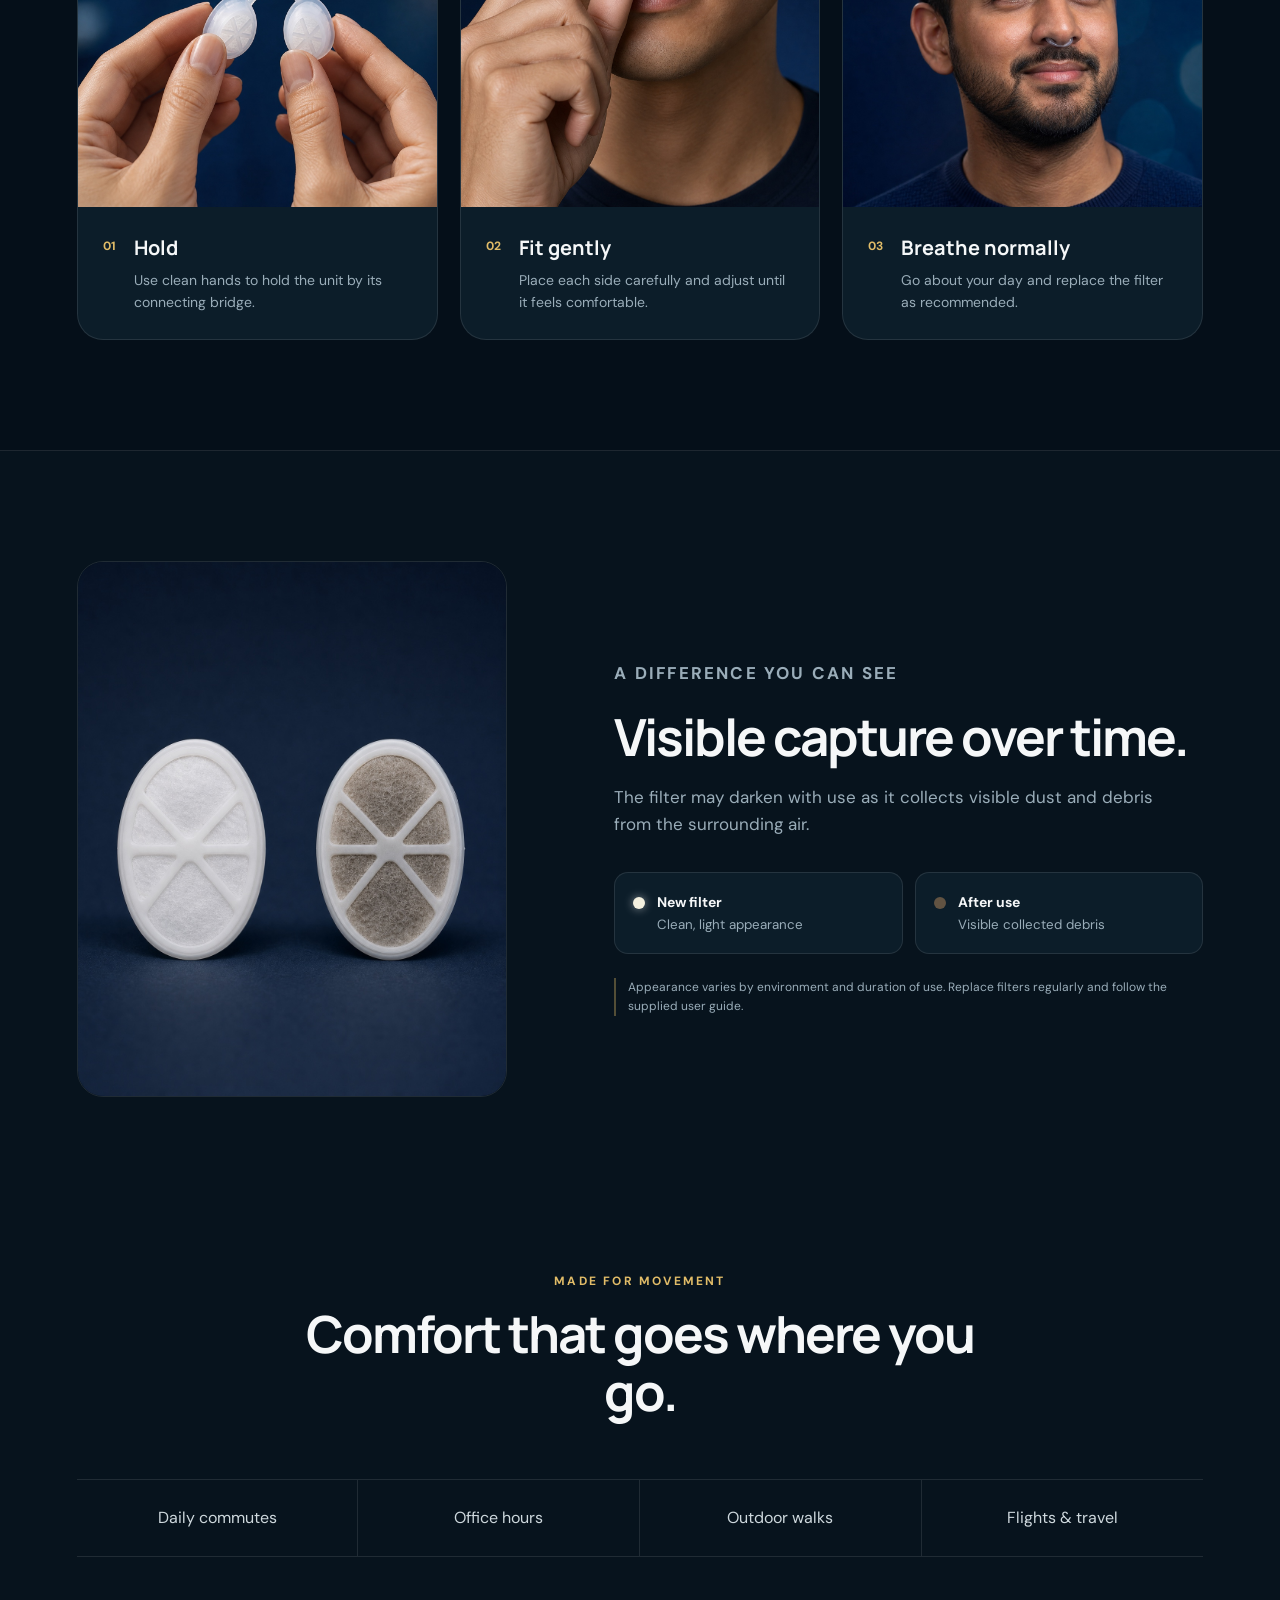
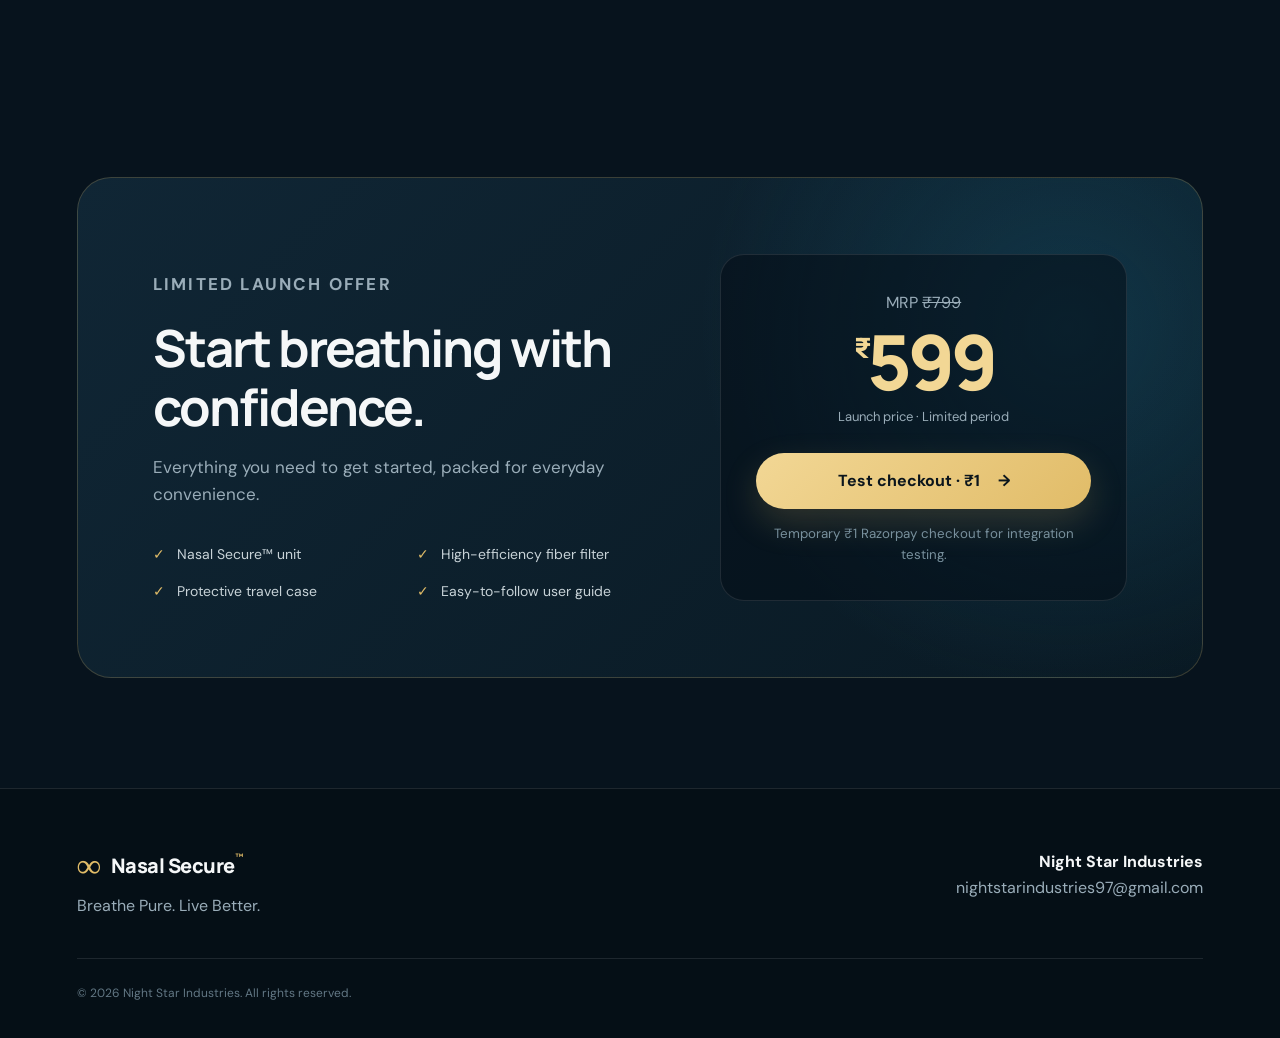
==== commit a50c9dae: "Add product story video" ====
--- a/index.html
+++ b/index.html
@@ -24,6 +24,7 @@
     </button>
     <nav id="site-nav" aria-label="Main navigation">
       <a href="#benefits">Benefits</a>
+      <a href="#story">Watch</a>
       <a href="#how">How it works</a>
       <a href="#proof">Visible proof</a>
       <a href="#pricing">Pricing</a>
@@ -59,6 +60,20 @@
           <strong>Made for daily life</strong>
           <span>Commutes · Work · Travel</span>
         </div>
+      </div>
+    </section>
+
+    <section class="story section" id="story" aria-labelledby="story-title">
+      <div class="story-heading reveal">
+        <p class="eyebrow">See Nasal Secure in action</p>
+        <h2 id="story-title">Invisible protection, made for everyday life.</h2>
+        <p>Discover how the discreet design helps filter everyday airborne particles right at the point of entry.</p>
+      </div>
+      <div class="story-video reveal">
+        <video controls playsinline preload="metadata" poster="images/nasal-secure-video-poster.jpg" aria-label="Watch how Nasal Secure works">
+          <source src="media/nasal-secure-story.mp4" type="video/mp4">
+          Your browser does not support embedded video.
+        </video>
       </div>
     </section>
 
--- a/style.css
+++ b/style.css
@@ -57,6 +57,13 @@
 .floating-card span { font-size: 12px; color: var(--muted); }
 
 .section { padding: 110px max(6%, calc((100% - 1160px)/2)); }
+.story { padding-top: 70px; }
+.story-heading { max-width: 760px; margin-bottom: 42px; }
+.story-heading h2 { font-size: clamp(34px,4vw,53px); line-height: 1.15; letter-spacing: -2px; }
+.story-heading > p:last-child { max-width: 650px; color: var(--muted); margin-top: 18px; font-size: 17px; }
+.story-video { position: relative; overflow: hidden; aspect-ratio: 16/9; border: 1px solid rgba(225,188,104,.2); border-radius: 30px; background: #02080c; box-shadow: 0 35px 90px rgba(0,0,0,.38); }
+.story-video::after { content: ""; position: absolute; inset: 0; pointer-events: none; border-radius: inherit; box-shadow: inset 0 0 0 1px rgba(255,255,255,.04); }
+.story-video video { display: block; width: 100%; height: 100%; object-fit: cover; }
 .section-heading { max-width: 680px; margin: 0 auto 58px; text-align: center; }
 .eyebrow.centered { margin-bottom: 12px; }
 .section-heading h2,.proof-copy h2,.offer-copy h2 { font-size: clamp(34px,4vw,53px); line-height: 1.15; letter-spacing: -2px; }
@@ -124,6 +131,7 @@
   .hero { width: 90%; min-height: auto; padding-top: 48px; }.hero h1 { font-size: 43px; letter-spacing: -2px; }.hero-lead { font-size: 16px; }.hero-actions { flex-direction: column; }.button { width: 100%; }.trust-list { gap: 10px 16px; font-size: 12px; }
   .hero-visual img { height: 530px; }.floating-card { left: 10px; bottom: 24px; }
   .section { padding: 80px 5%; }.section-heading { margin-bottom: 38px; }.section-heading h2,.proof-copy h2,.offer-copy h2 { font-size: 34px; letter-spacing: -1.2px; }
+  .story { padding-top: 55px; }.story-heading { margin-bottom: 28px; }.story-heading h2 { font-size: 34px; letter-spacing: -1.2px; }.story-heading > p:last-child { font-size: 16px; }.story-video { border-radius: 18px; }
   .step { grid-template-columns: 1fr; }.step-image { aspect-ratio: 1.25; }.comparison { grid-template-columns: 1fr; }.case-row { grid-template-columns: 1fr 1fr; }.case-row span:nth-child(2) { border-right: 0; }.case-row span:nth-child(-n+2) { border-bottom: 1px solid var(--line); }
   .price-card { padding: 28px 20px; }.offer-copy ul { grid-template-columns: 1fr; }.price-box { padding: 28px 18px; }.price { font-size: 66px; }
   footer { grid-template-columns: 1fr; text-align: center; padding-bottom: 115px; }.footer-contact { align-items: center; }.copyright { grid-column: auto; }
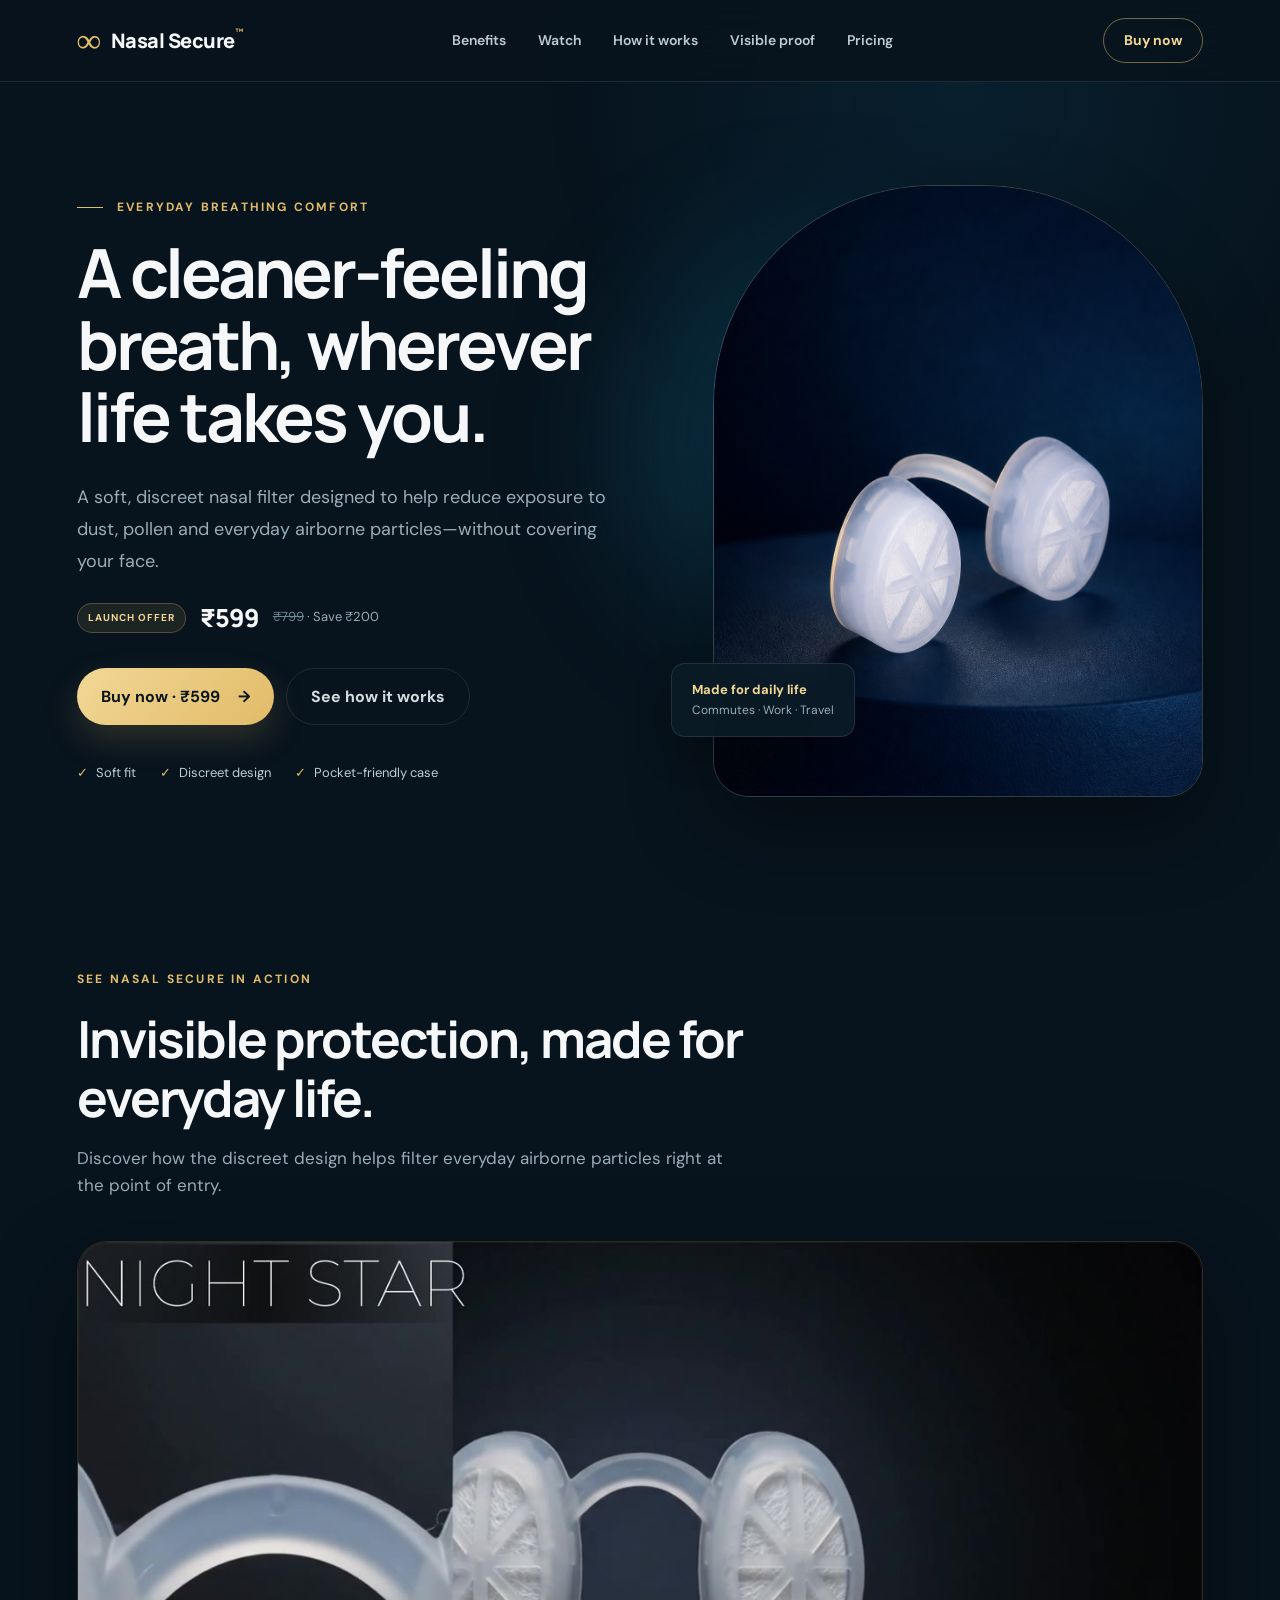
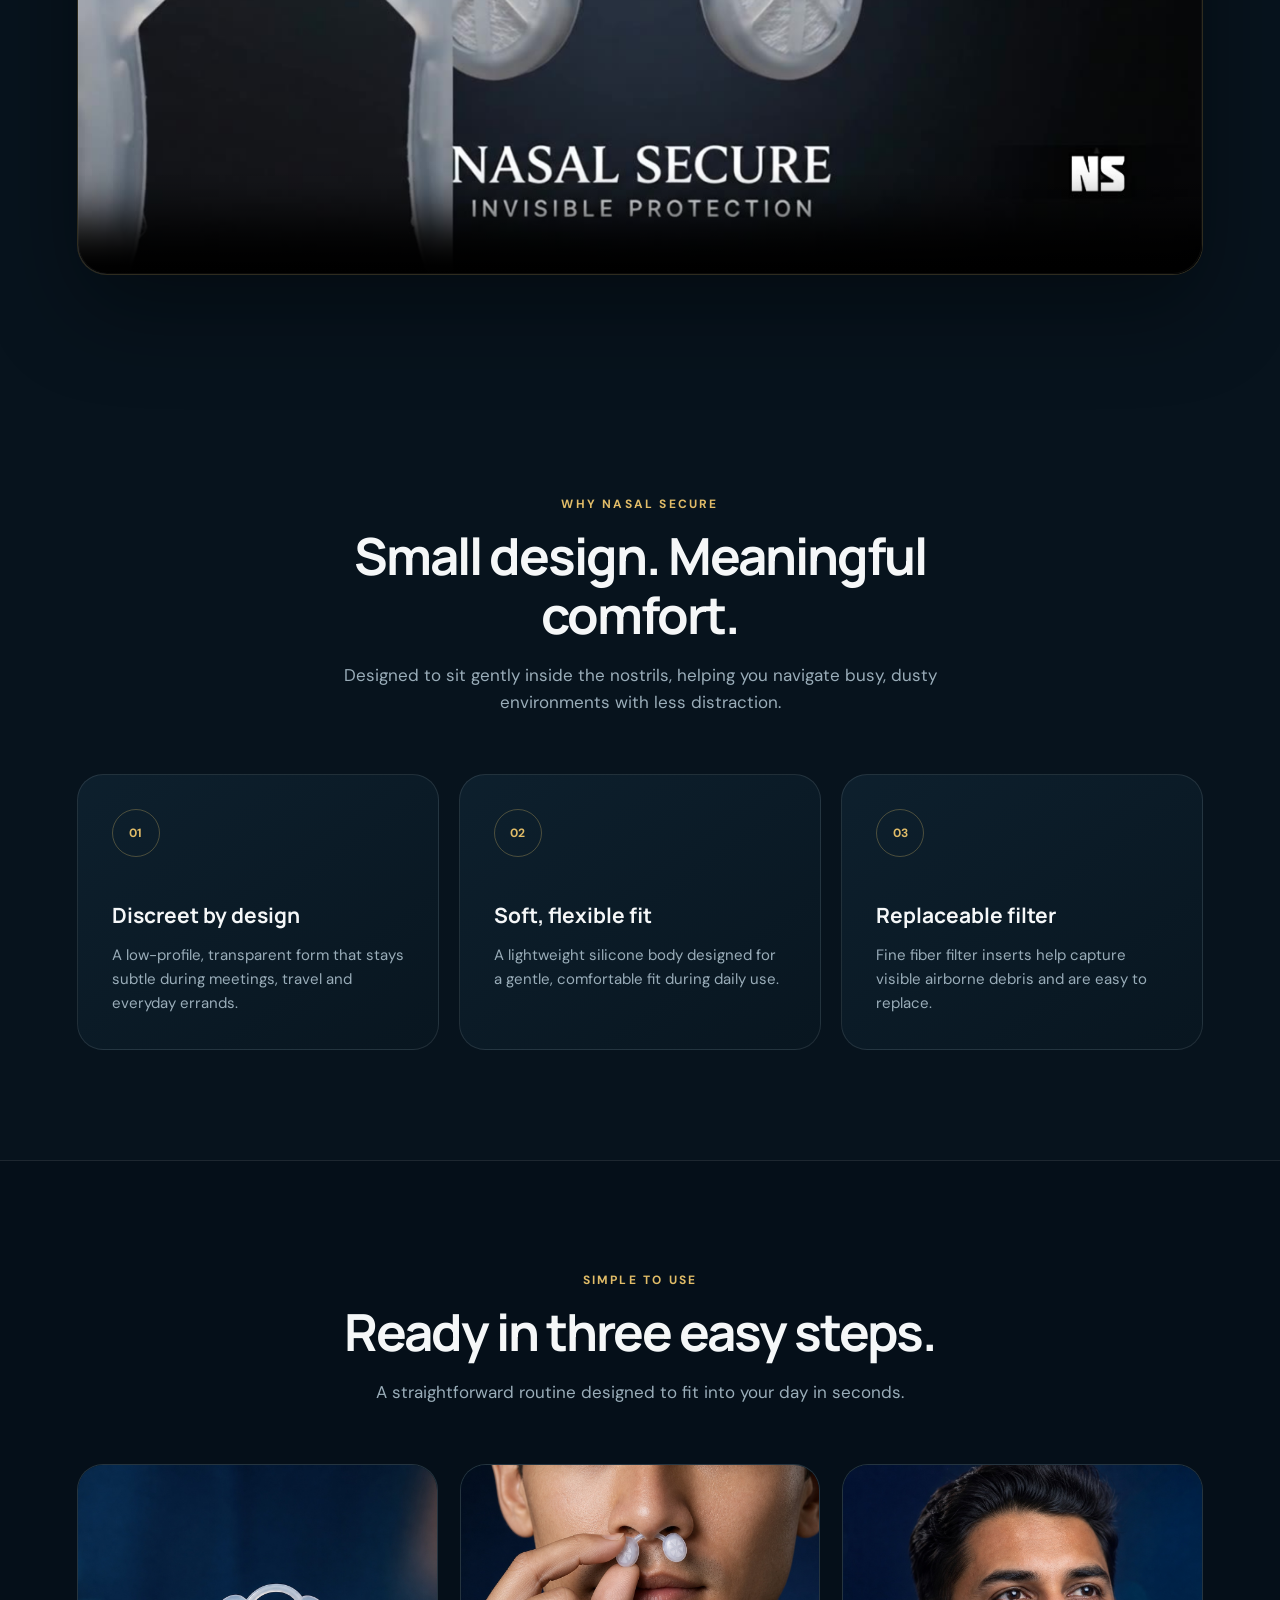
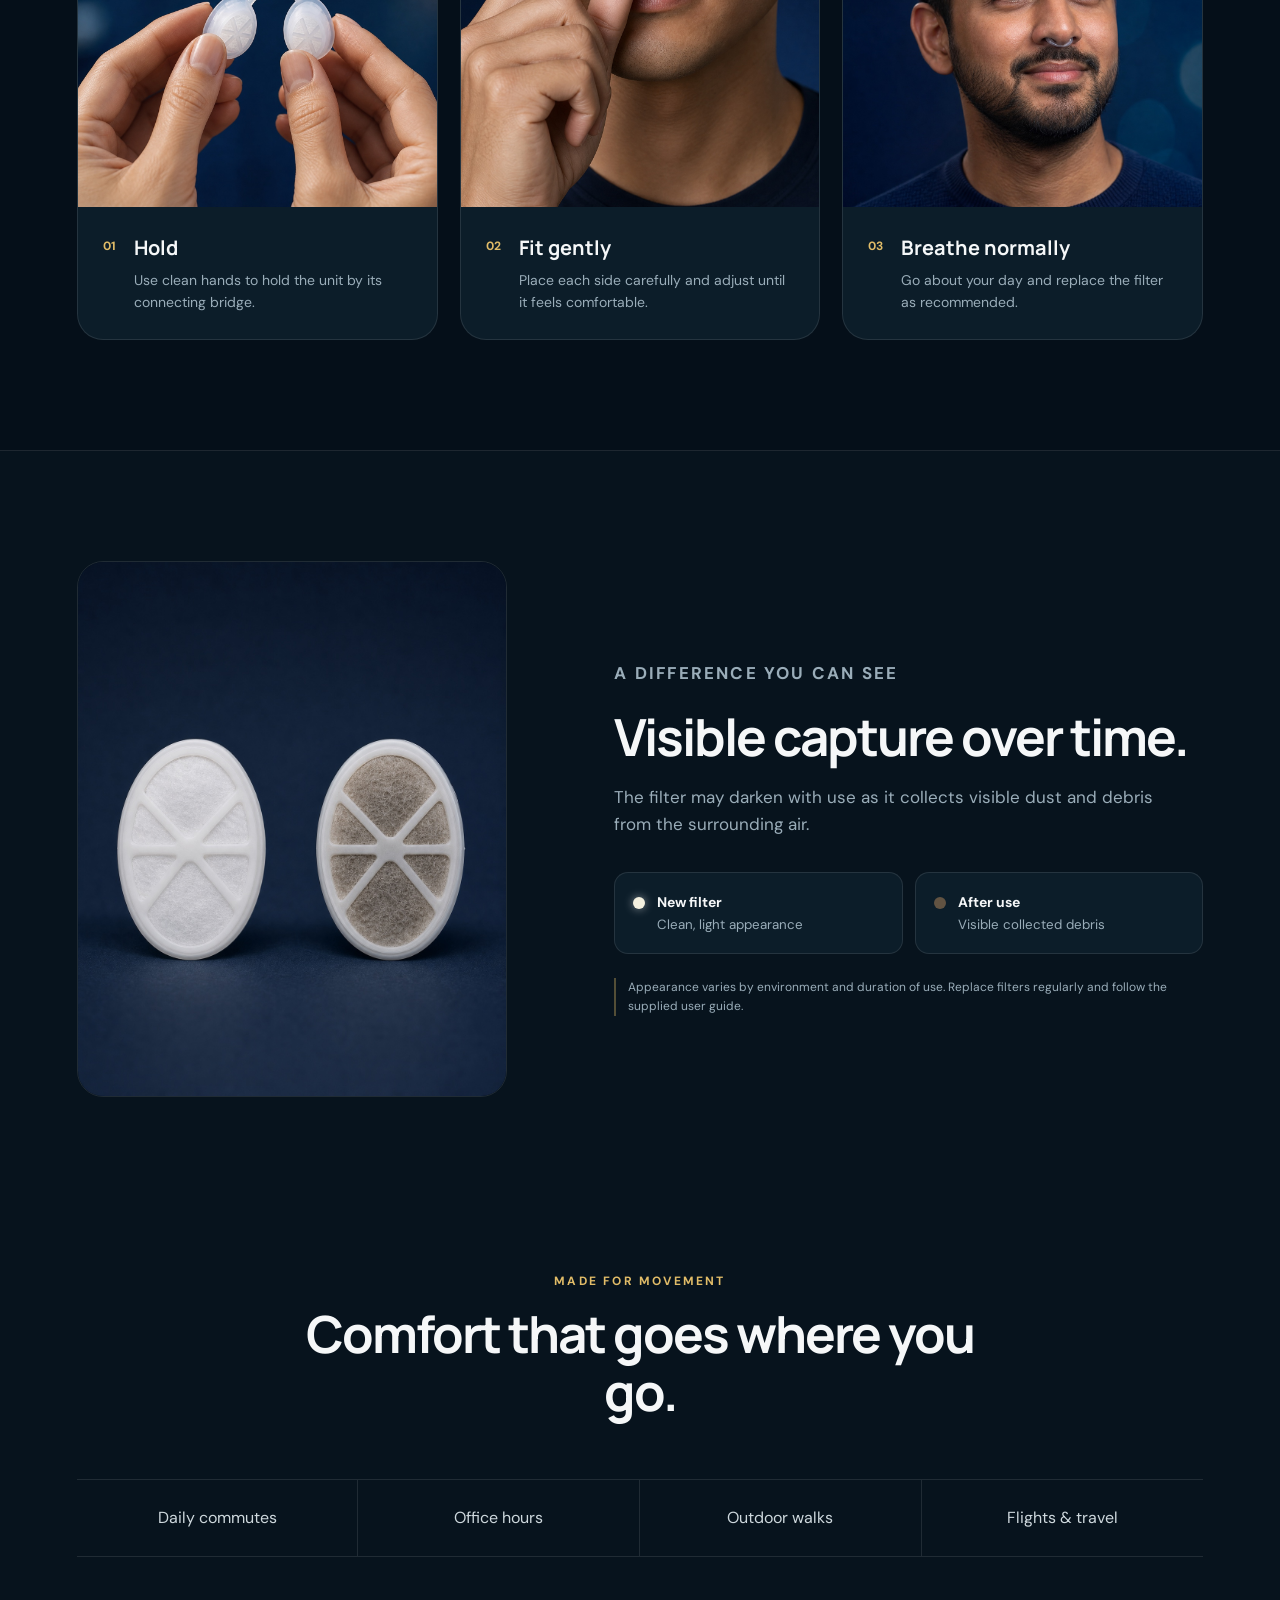
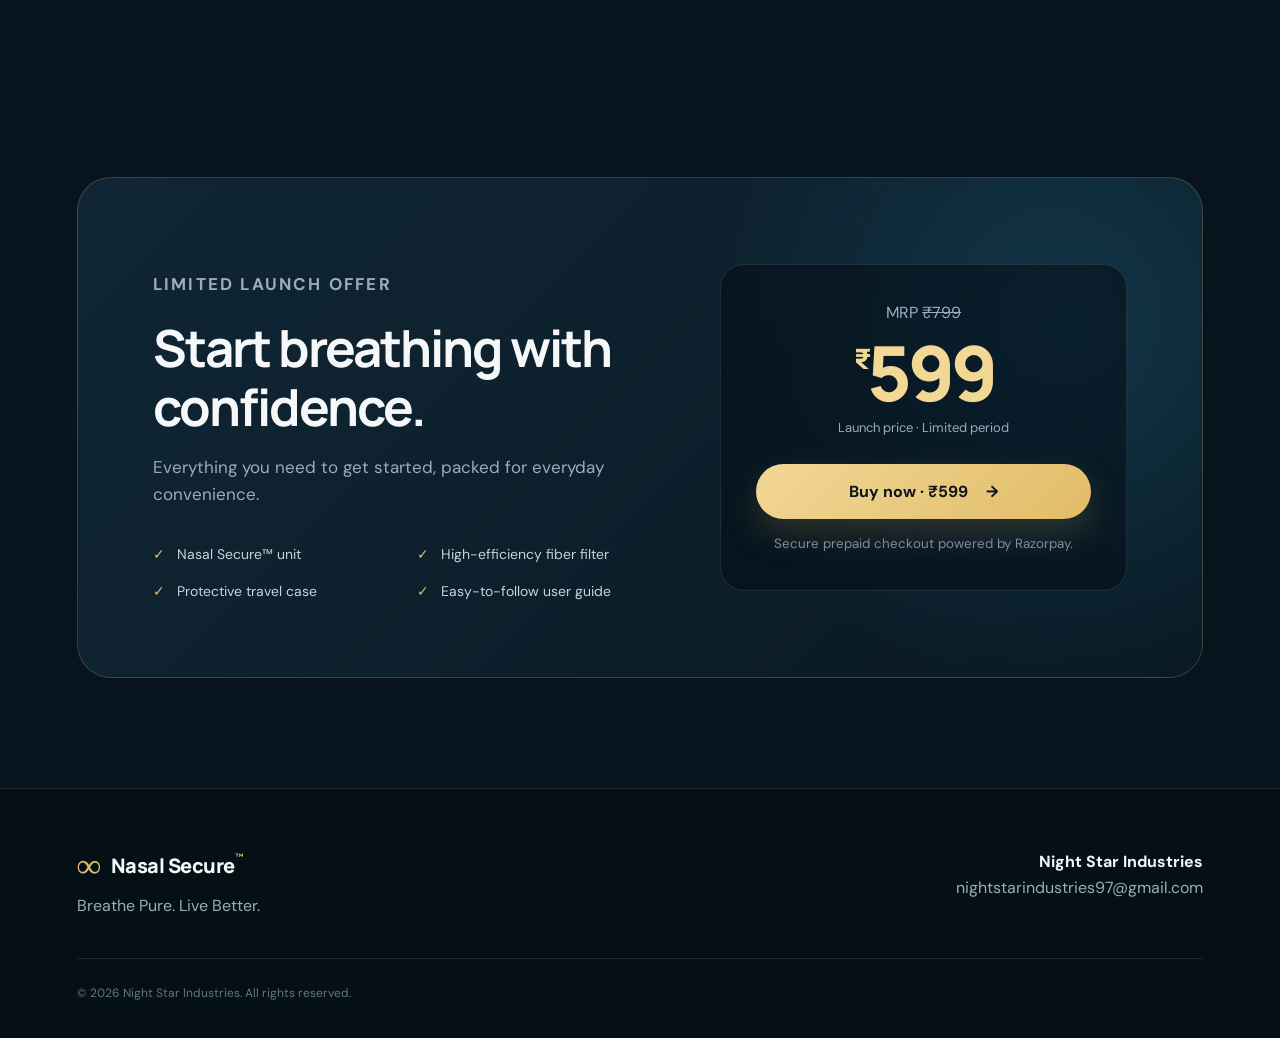
==== commit c2836e83: "Enable production Razorpay checkout" ====
--- a/index.html
+++ b/index.html
@@ -29,7 +29,7 @@
       <a href="#proof">Visible proof</a>
       <a href="#pricing">Pricing</a>
     </nav>
-    <a class="header-cta" href="https://rzp.io/rzp/7J9Mou3a" target="_blank" rel="noopener">Test checkout</a>
+    <a class="header-cta" href="https://rzp.io/rzp/3TWORE4Y" target="_blank" rel="noopener">Buy now</a>
   </header>
 
   <main id="main">
@@ -44,7 +44,7 @@
           <span><del>₹799</del> · Save ₹200</span>
         </div>
         <div class="hero-actions">
-          <a class="button primary" href="https://rzp.io/rzp/7J9Mou3a" target="_blank" rel="noopener">Test checkout · ₹1 <span aria-hidden="true">→</span></a>
+          <a class="button primary" href="https://rzp.io/rzp/3TWORE4Y" target="_blank" rel="noopener">Buy now · ₹599 <span aria-hidden="true">→</span></a>
           <a class="button secondary" href="#how">See how it works</a>
         </div>
         <ul class="trust-list" aria-label="Product highlights">
@@ -167,8 +167,8 @@
           <p class="old-price">MRP <del>₹799</del></p>
           <p class="price"><sup>₹</sup>599</p>
           <p class="price-note">Launch price · Limited period</p>
-          <a class="button primary full" href="https://rzp.io/rzp/7J9Mou3a" target="_blank" rel="noopener">Test checkout · ₹1 <span aria-hidden="true">→</span></a>
-          <small>Temporary ₹1 Razorpay checkout for integration testing.</small>
+          <a class="button primary full" href="https://rzp.io/rzp/3TWORE4Y" target="_blank" rel="noopener">Buy now · ₹599 <span aria-hidden="true">→</span></a>
+          <small>Secure prepaid checkout powered by Razorpay.</small>
         </div>
       </div>
     </section>
@@ -186,9 +186,9 @@
     <p class="copyright">© <span id="year">2026</span> Night Star Industries. All rights reserved.</p>
   </footer>
 
-  <a class="mobile-buy" href="https://rzp.io/rzp/7J9Mou3a" target="_blank" rel="noopener" aria-label="Open the one rupee Razorpay test checkout">
-    <span><small>Test payment</small><strong>₹1</strong></span>
-    <b>Test checkout <span aria-hidden="true">→</span></b>
+  <a class="mobile-buy" href="https://rzp.io/rzp/3TWORE4Y" target="_blank" rel="noopener" aria-label="Buy Nasal Secure for 599 rupees using Razorpay">
+    <span><small>Launch price</small><strong>₹599</strong></span>
+    <b>Buy now <span aria-hidden="true">→</span></b>
   </a>
 
   <script src="script.js"></script>
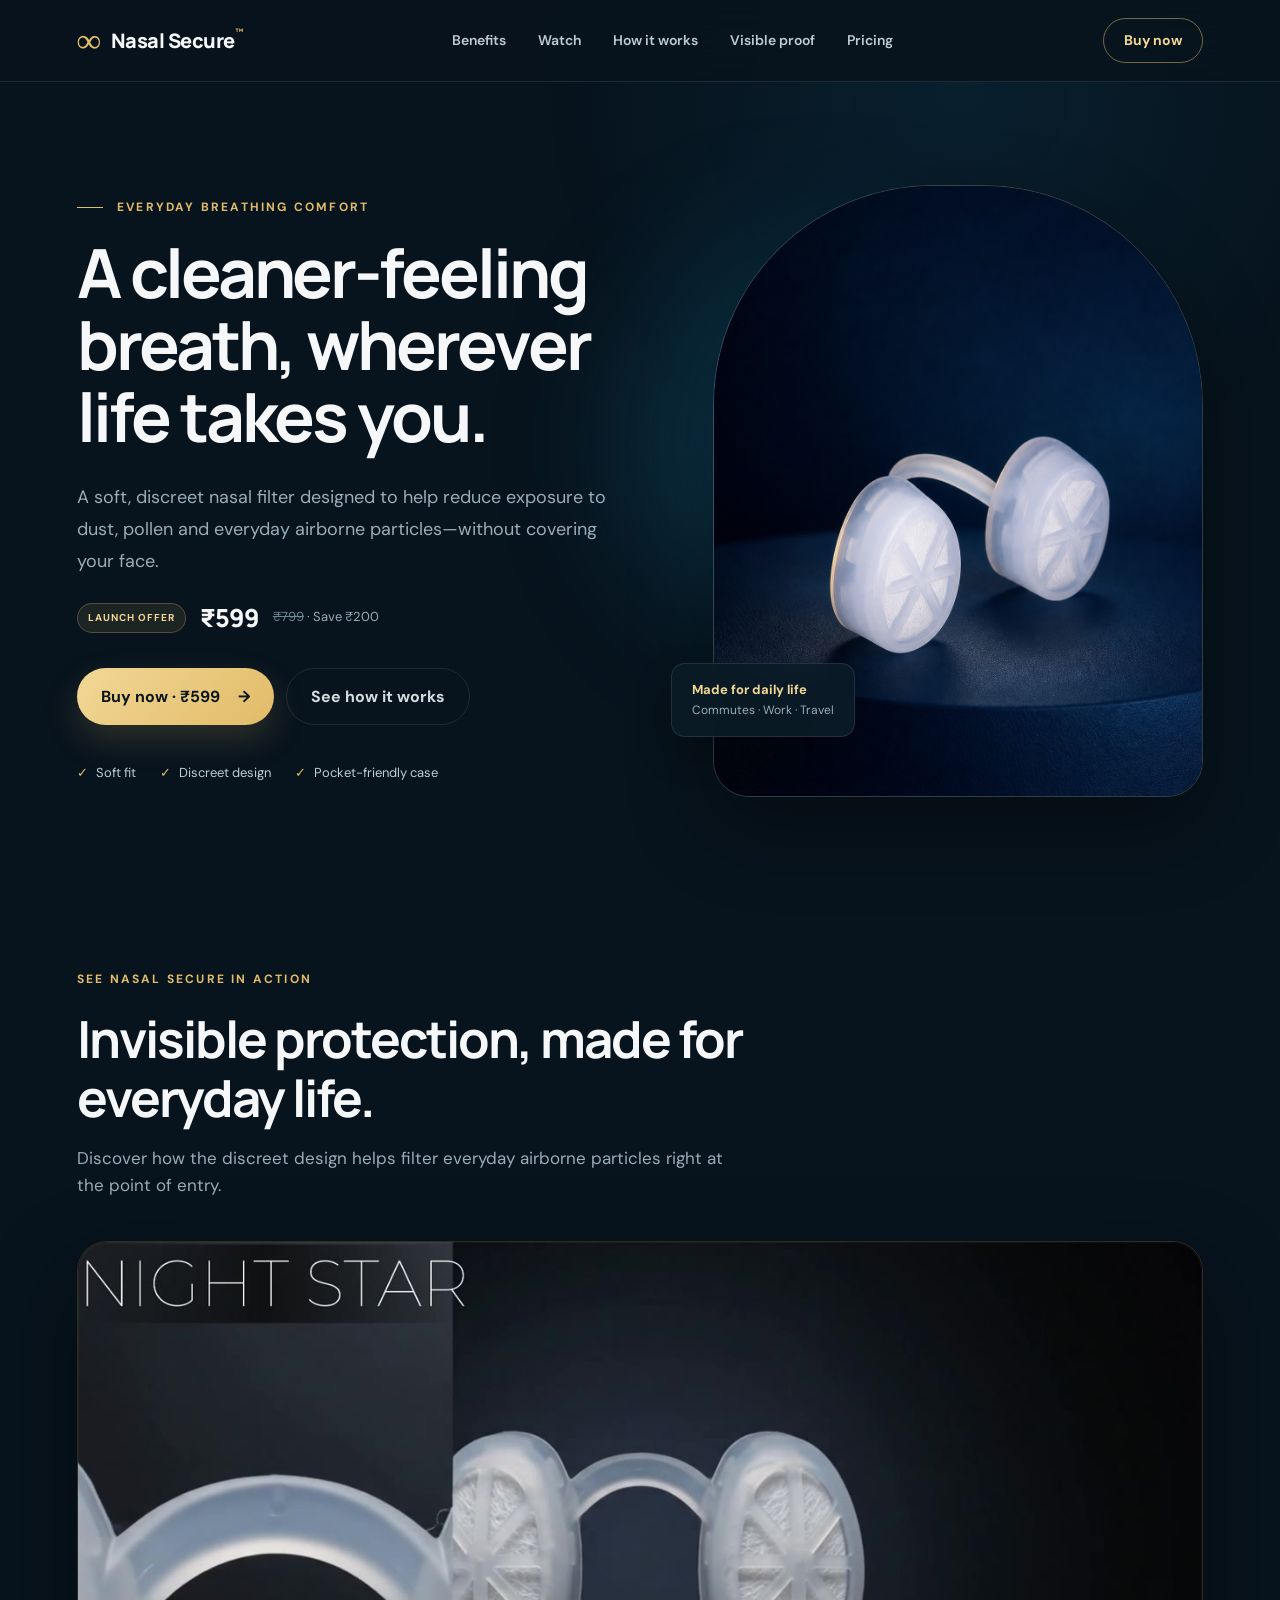
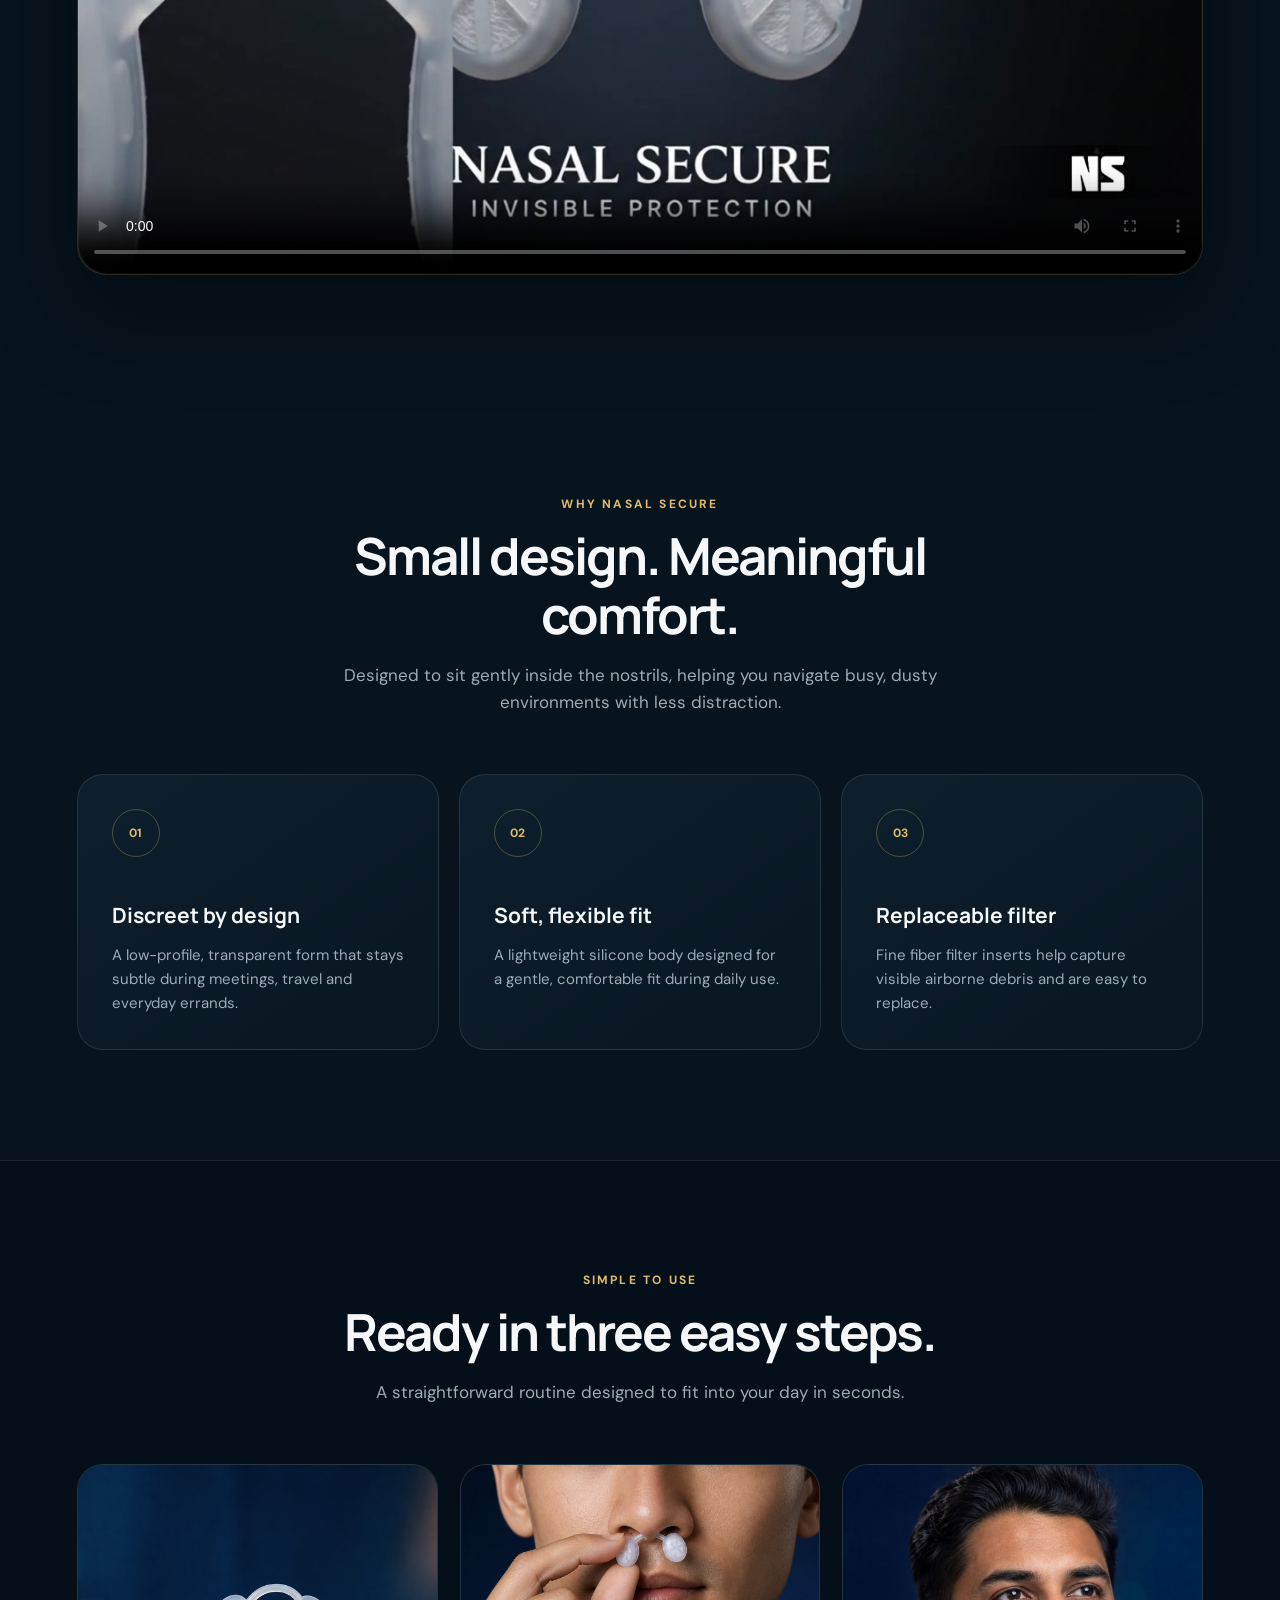
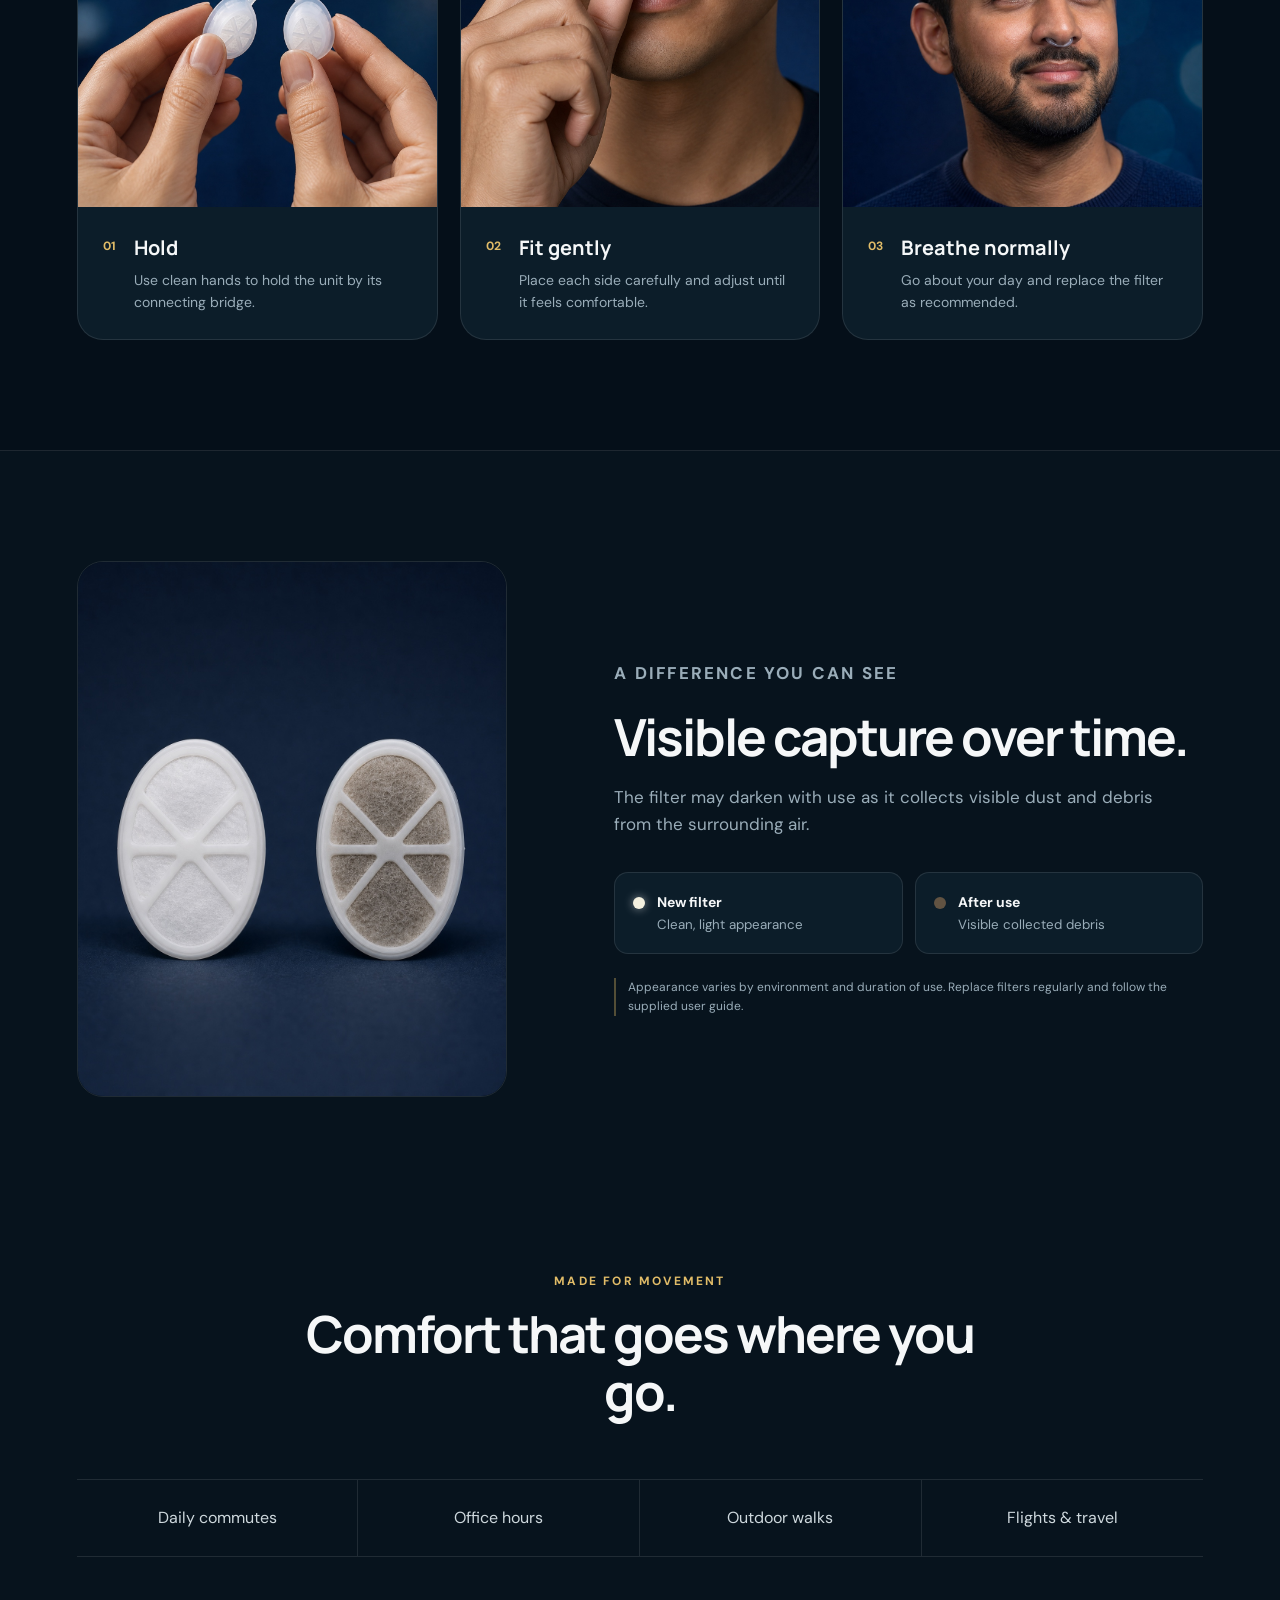
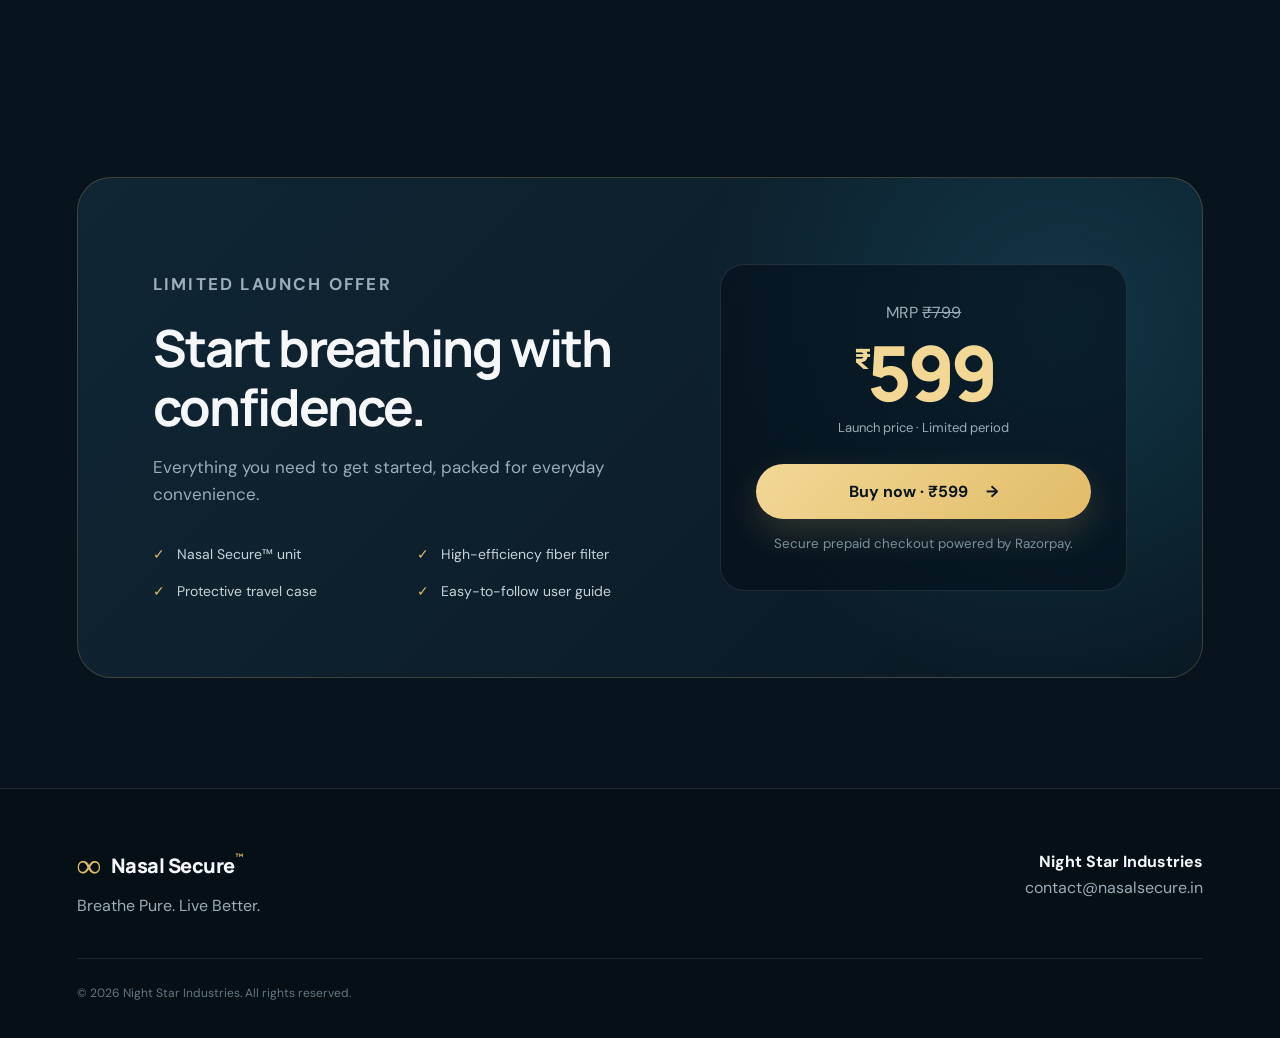
==== commit caf14f4f: "Add favicon and update contact email" ====
--- a/index.html
+++ b/index.html
@@ -6,6 +6,7 @@
   <meta name="description" content="Nasal Secure™ is a discreet nasal filter designed for everyday comfort around dust, pollen and airborne particles.">
   <meta name="theme-color" content="#07131d">
   <title>Nasal Secure™ | Breathe Pure. Live Better.</title>
+  <link rel="icon" href="images/nasal-secure-icon.svg" type="image/svg+xml">
   <link rel="preconnect" href="https://fonts.googleapis.com">
   <link rel="preconnect" href="https://fonts.gstatic.com" crossorigin>
   <link href="https://fonts.googleapis.com/css2?family=DM+Sans:wght@400;500;600;700&family=Manrope:wght@600;700;800&display=swap" rel="stylesheet">
@@ -181,7 +182,7 @@
     </div>
     <div class="footer-contact">
       <p>Night Star Industries</p>
-      <a href="mailto:nightstarindustries97@gmail.com">nightstarindustries97@gmail.com</a>
+      <a href="mailto:contact@nasalsecure.in">contact@nasalsecure.in</a>
     </div>
     <p class="copyright">© <span id="year">2026</span> Night Star Industries. All rights reserved.</p>
   </footer>
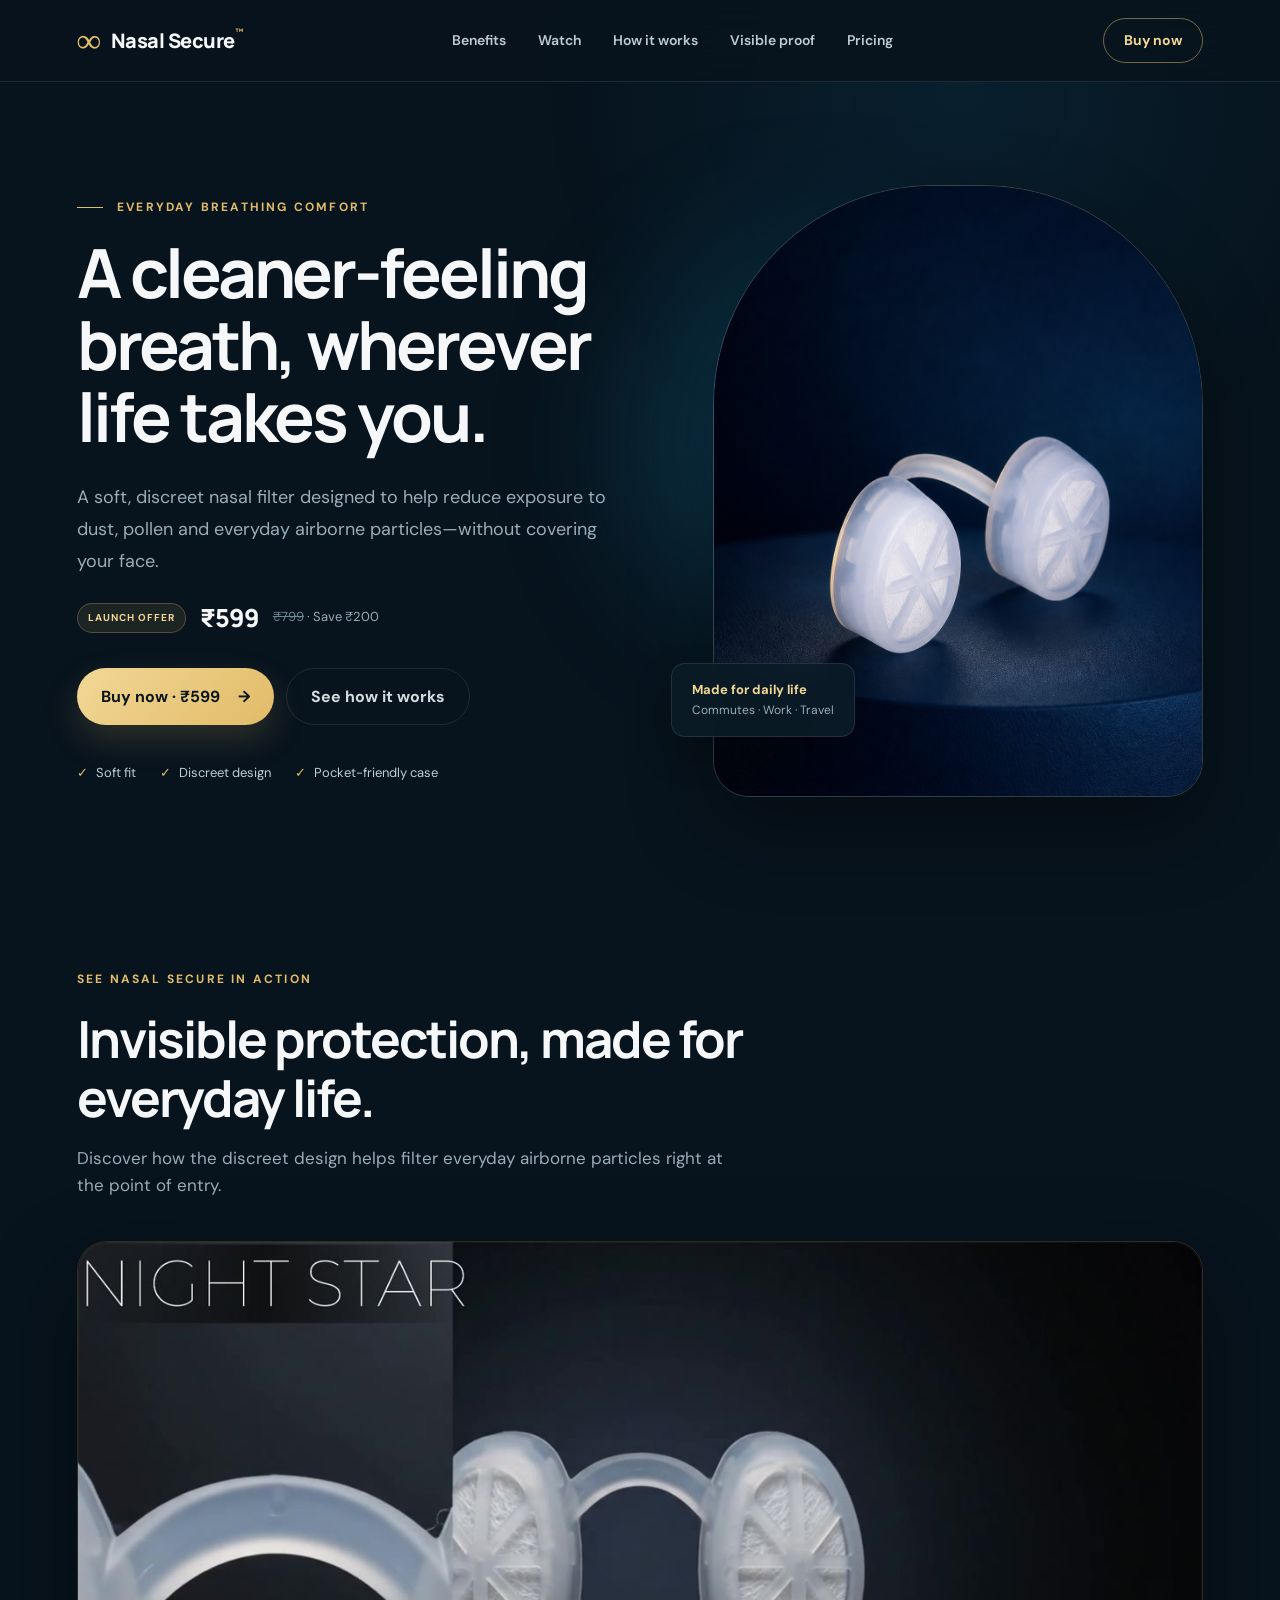
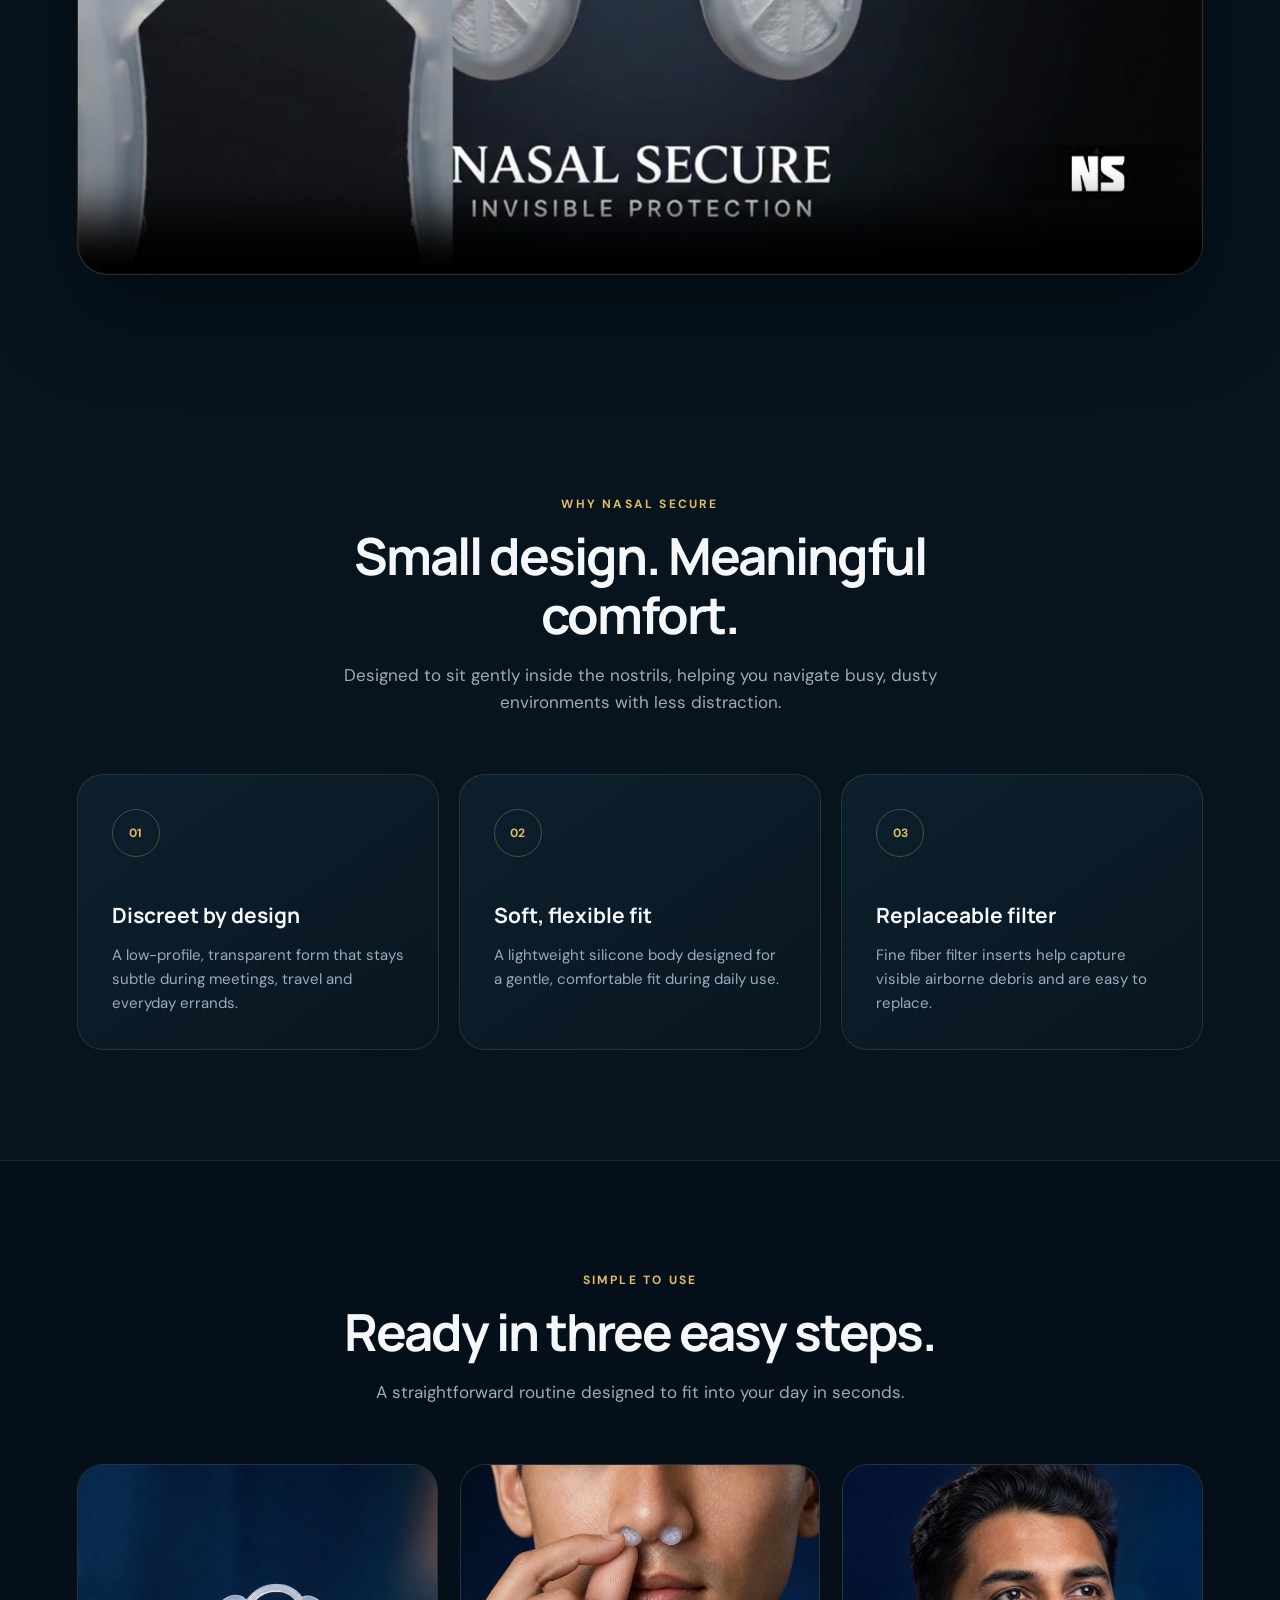
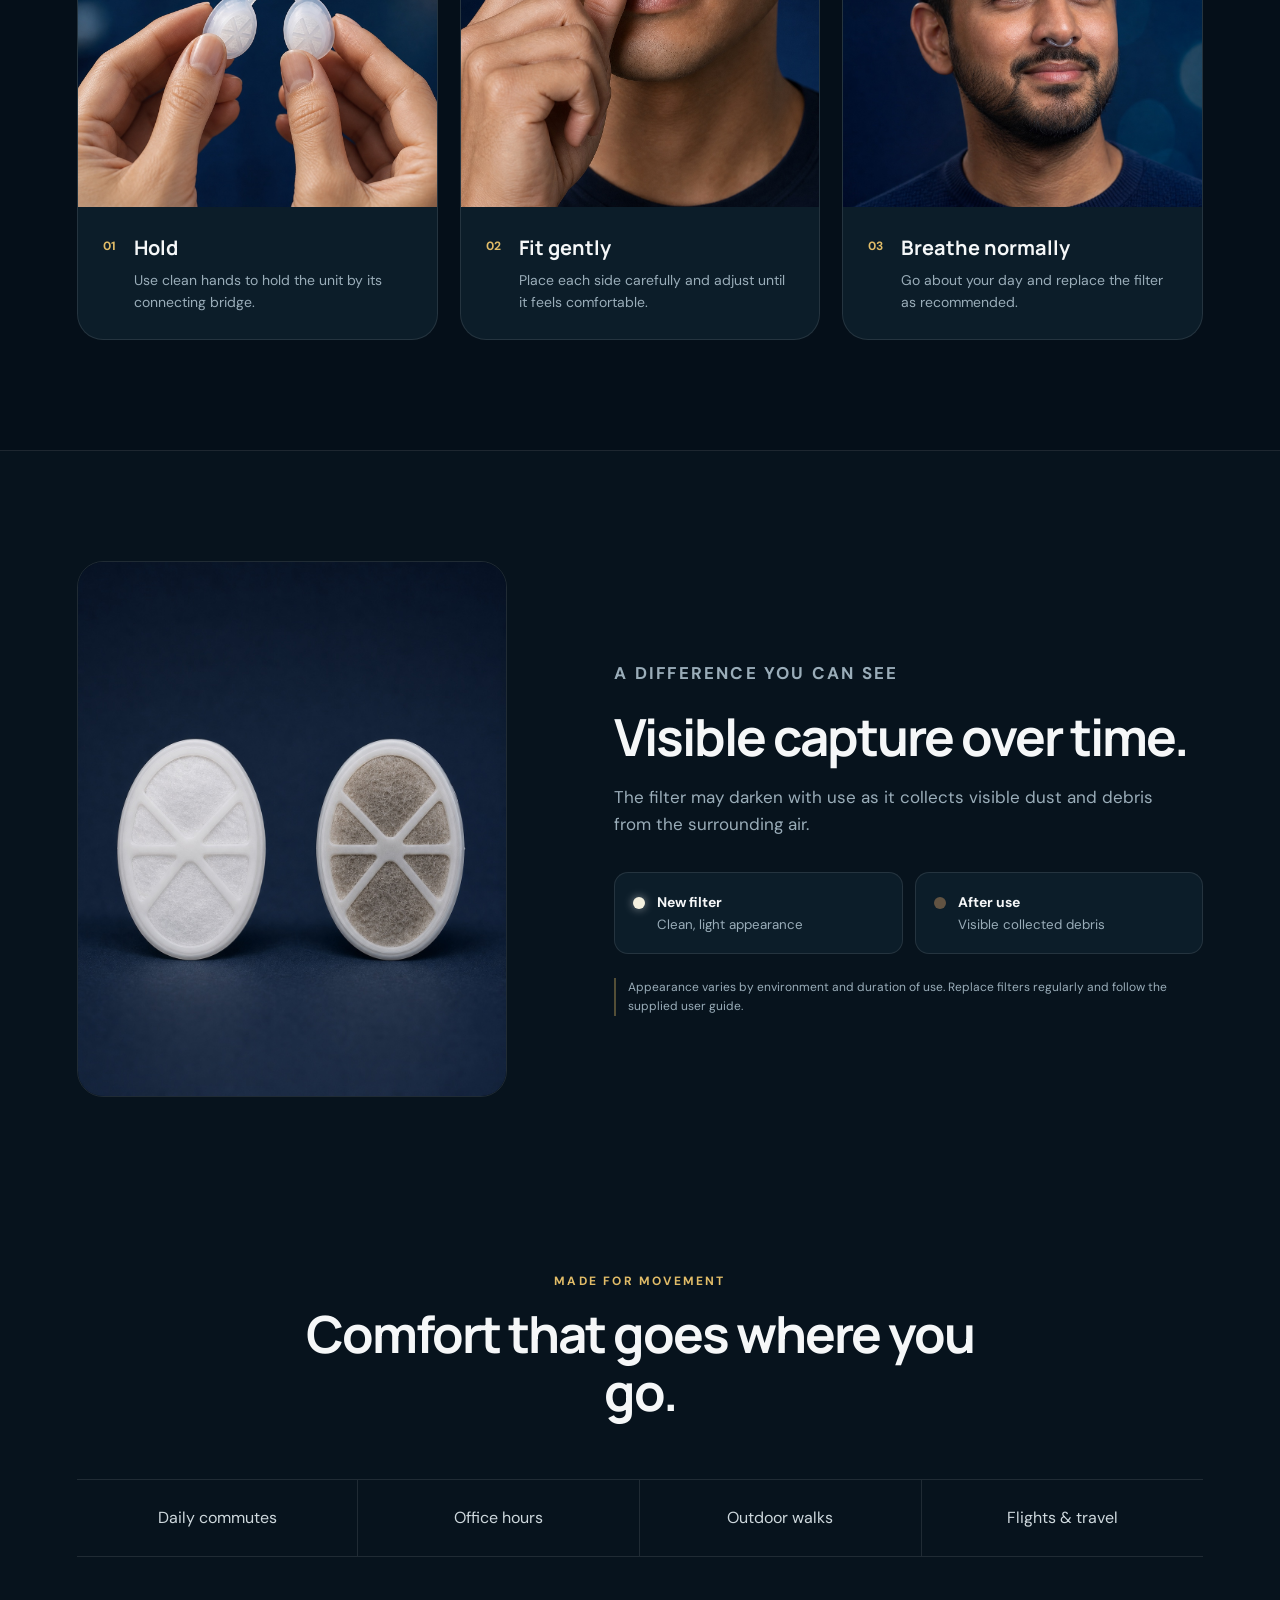
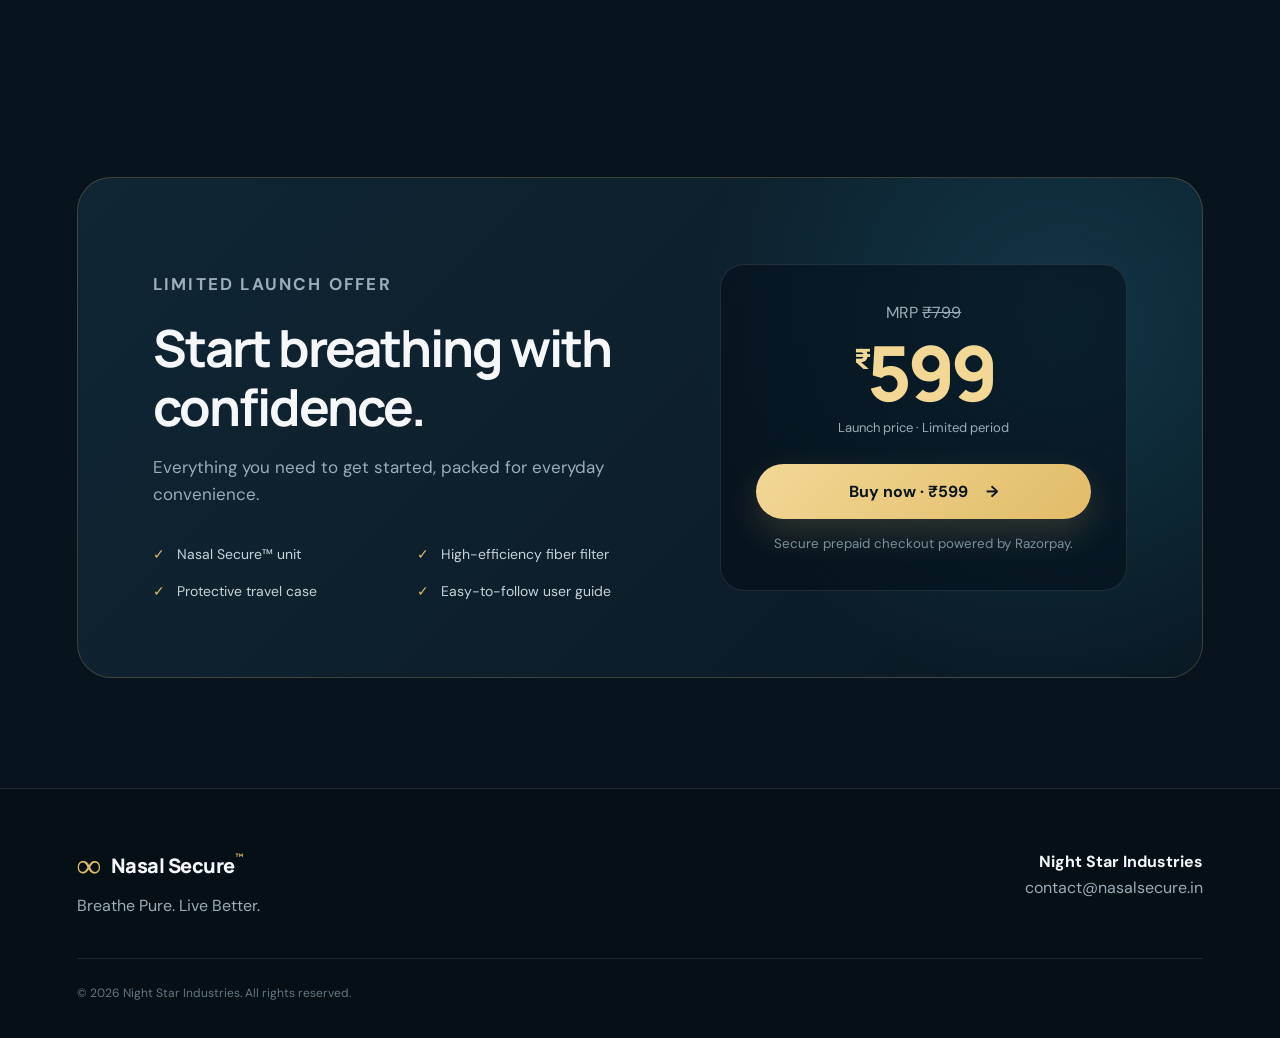
==== commit 4b6cfcd6: "Correct nasal filter fit image" ====
--- a/index.html
+++ b/index.html
@@ -115,7 +115,7 @@
           <div class="step-copy"><span>01</span><div><h3>Hold</h3><p>Use clean hands to hold the unit by its connecting bridge.</p></div></div>
         </article>
         <article class="step reveal">
-          <div class="step-image"><img src="images/nasal-secure-fit-v2.jpg" alt="Gently positioning Nasal Secure for a comfortable fit" width="1408" height="1120" loading="lazy"></div>
+          <div class="step-image"><img src="images/nasal-secure-fit-v3.jpg" alt="Gently seating Nasal Secure at the nostril openings for a comfortable fit" width="1403" height="1121" loading="lazy"></div>
           <div class="step-copy"><span>02</span><div><h3>Fit gently</h3><p>Place each side carefully and adjust until it feels comfortable.</p></div></div>
         </article>
         <article class="step reveal">
